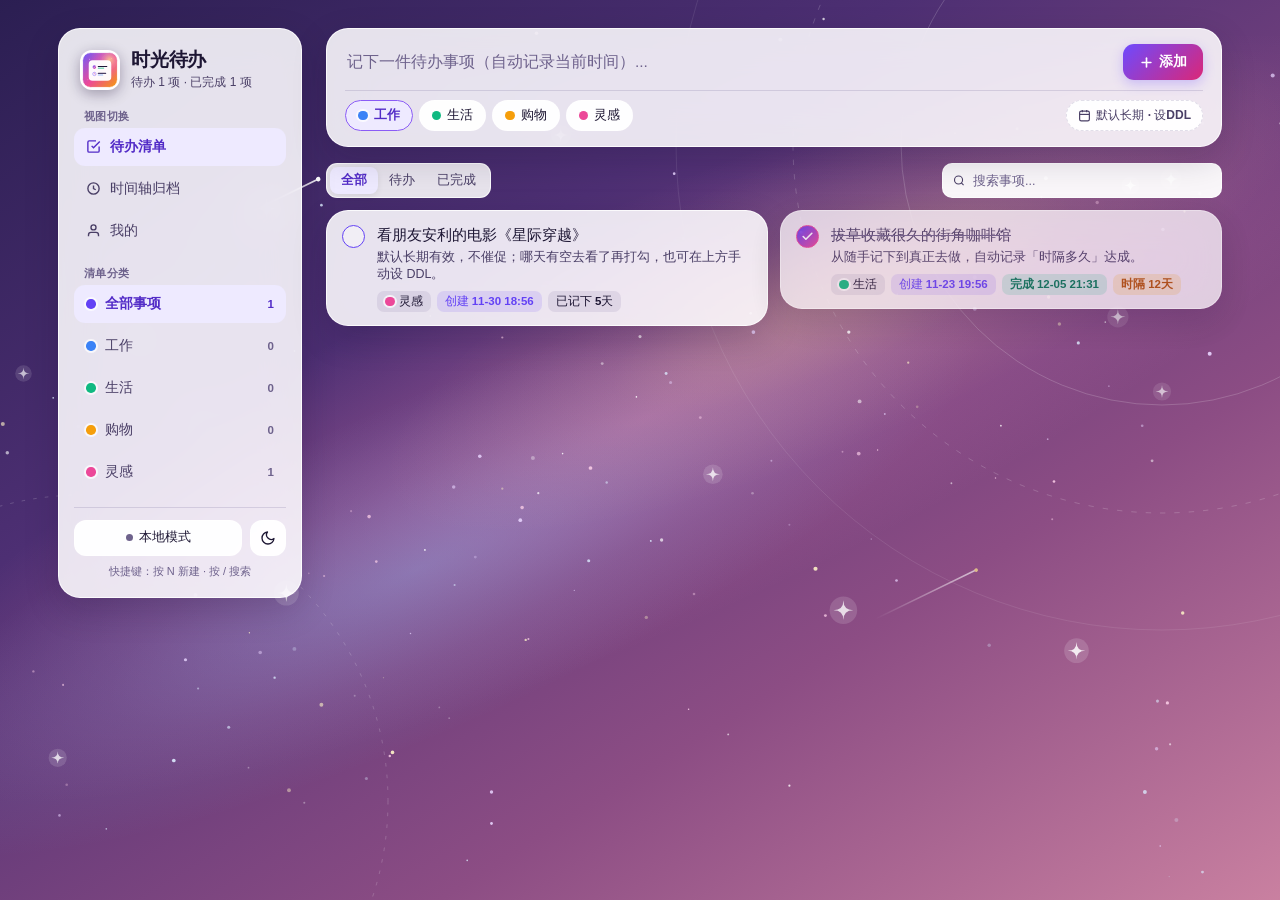
==== index.html @ 58cec428 "Add files via upload" ====
<!DOCTYPE html>
<html lang="zh-CN">
<head>
  <meta charset="UTF-8" />
  <meta name="viewport" content="width=device-width, initial-scale=1.0, maximum-scale=1.0, user-scalable=no, viewport-fit=cover" />
  <meta name="theme-color" content="#3c2663" />
  <meta name="apple-mobile-web-app-capable" content="yes" />
  <meta name="apple-mobile-web-app-status-bar-style" content="default" />
  <meta name="apple-mobile-web-app-title" content="时光待办" />
  <title>时光待办 · TimeTrace</title>
  <link rel="manifest" href="./manifest.json" />
  <link rel="icon" type="image/svg+xml" href="./icon.svg" />
  <link rel="apple-touch-icon" sizes="180x180" href="./apple-touch-icon.png" />
  <style>
:root {
  color-scheme: light;
  --bg-fallback: #4d2f73;
  --galaxy-bg: url("[data-uri]");
  --glass-bg: rgba(255, 255, 255, 0.87);
  --glass-strong: rgba(255, 255, 255, 0.95);
  --glass-border: rgba(255, 255, 255, 0.82);
  --glass-shadow: 0 12px 34px rgba(20, 10, 44, 0.18);
  --text-main: #1d1633;
  --text-sub: #4a3f66;
  --text-muted: #6e628c;
  --primary: #6342f5;
  --primary-soft: rgba(99, 66, 245, 0.13);
  --chip-active-bg: #eeeaff;
  --chip-active-border: #8b5cf6;
  --chip-active-ink: #522bc7;
  --mint: #ec4899;
  --mint-soft: rgba(236, 72, 153, 0.13);
  --done-ink: #047857;
  --done-soft: rgba(16, 185, 129, 0.16);
  --amber: #b45309;
  --amber-soft: rgba(245, 158, 11, 0.18);
  --danger: #dc2626;
  --danger-soft: rgba(225, 29, 72, 0.13);
  --divider: rgba(120, 108, 156, 0.22);
  --radius-xl: 22px;
  --radius-lg: 16px;
  --radius-md: 12px;
  --safe-top: env(safe-area-inset-top, 0px);
  --safe-bot: env(safe-area-inset-bottom, 0px);
}

[data-theme="dark"] {
  color-scheme: dark;
  --bg-fallback: #141132;
  --galaxy-bg: url("[data-uri]");
  --glass-bg: rgba(24, 20, 48, 0.84);
  --glass-strong: rgba(34, 28, 66, 0.93);
  --glass-border: rgba(216, 204, 255, 0.22);
  --glass-shadow: 0 14px 36px rgba(0, 0, 0, 0.45);
  --text-main: #f8f6fc;
  --text-sub: #d4cce8;
  --text-muted: #a69cc4;
  --primary: #b49cfa;
  --primary-soft: rgba(180, 156, 250, 0.20);
  --chip-active-bg: #463285;
  --chip-active-border: #a78bfa;
  --chip-active-ink: #ffffff;
  --mint: #f472b6;
  --mint-soft: rgba(244, 114, 182, 0.18);
  --done-ink: #4ade80;
  --done-soft: rgba(52, 211, 153, 0.18);
  --amber: #fcd34d;
  --amber-soft: rgba(251, 191, 36, 0.18);
  --danger: #fda4af;
  --danger-soft: rgba(251, 113, 133, 0.20);
  --divider: rgba(216, 204, 255, 0.16);
}

* { box-sizing: border-box; -webkit-tap-highlight-color: transparent; }

html {
  margin: 0; padding: 0;
  min-height: 100%;
  background-color: var(--bg-fallback);
}

body {
  margin: 0; padding: 0;
  min-height: 100vh;
  font-family: -apple-system, BlinkMacSystemFont, "PingFang SC", "HarmonyOS Sans SC", "MiSans", "Segoe UI", sans-serif;
  color: var(--text-main);
  background: transparent;
  overflow-x: hidden;
}

body::before {
  content: "";
  position: fixed;
  inset: 0;
  z-index: -1;
  pointer-events: none;
  background-color: var(--bg-fallback);
  background-image: var(--galaxy-bg);
  background-position: center center;
  background-repeat: no-repeat;
  background-size: cover;
}

.app-shell {
  max-width: 760px;
  margin: 0 auto;
  padding: calc(var(--safe-top) + 16px) 16px calc(var(--safe-bot) + 98px);
}

.desktop-sidebar { display: none; }

.glass-card {
  background: var(--glass-bg);
  backdrop-filter: blur(20px) saturate(140%);
  -webkit-backdrop-filter: blur(20px) saturate(140%);
  border: 1px solid var(--glass-border);
  box-shadow: var(--glass-shadow);
  border-radius: var(--radius-xl);
}

/* 顶栏（手机窄屏直接悬浮于星空之上，使用高对比星光白字与亮框图标） */
.top-bar {
  display: flex; align-items: center; justify-content: space-between;
  gap: 12px; margin-bottom: 14px;
}
.brand { display: flex; align-items: center; gap: 11px; }
.brand-logo {
  width: 40px; height: 40px; border-radius: 12px; flex-shrink: 0;
  background: #ffffff;
  border: 2px solid rgba(255, 255, 255, 0.92);
  box-shadow: 0 4px 14px rgba(14, 7, 36, 0.32);
}
.brand-title { font-size: 19px; font-weight: 700; letter-spacing: -0.2px; margin: 0; line-height: 1.2; color: var(--text-main); }
.brand-sub { font-size: 12px; color: var(--text-sub); margin-top: 2px; font-weight: 500; }
.top-bar .brand-title {
  color: #ffffff;
  text-shadow: 0 2px 10px rgba(12, 6, 34, 0.62);
}
.top-bar .brand-sub {
  color: rgba(255, 255, 255, 0.90);
  text-shadow: 0 1px 8px rgba(12, 6, 34, 0.55);
}

.top-actions { display: flex; align-items: center; gap: 8px; }
.icon-btn {
  width: 36px; height: 36px; border-radius: 12px;
  border: 1px solid var(--glass-border); background: var(--glass-strong);
  color: var(--text-main); display: inline-flex; align-items: center; justify-content: center;
  cursor: pointer; transition: transform 0.15s ease, background 0.2s ease;
}
.icon-btn:active { transform: scale(0.93); }
.sync-pill {
  height: 36px; padding: 0 12px; border-radius: 12px;
  border: 1px solid var(--glass-border); background: var(--glass-strong);
  color: var(--text-main); font-size: 12.5px; font-weight: 550;
  display: inline-flex; align-items: center; gap: 6px; cursor: pointer;
}
.sync-dot { width: 7px; height: 7px; border-radius: 50%; background: var(--text-muted); }
.sync-dot.ok { background: #36a88a; box-shadow: 0 0 0 3px rgba(54, 168, 138, 0.16); }
.sync-dot.busy { background: var(--primary); animation: pulse 1s infinite; }
.sync-dot.err { background: var(--danger); }
@keyframes pulse { 0%,100% { opacity: 1; } 50% { opacity: 0.35; } }
@keyframes spin { to { transform: rotate(360deg); } }
.spinning { animation: spin 0.9s linear infinite; }

/* 快捷新建栏 */
.composer {
  padding: 12px 14px; margin-bottom: 14px;
  display: flex; flex-direction: column; gap: 10px;
}
.composer-row { display: flex; align-items: center; gap: 10px; }
.composer-input {
  flex: 1; border: none; outline: none; background: transparent;
  font-size: 15.5px; color: var(--text-main); padding: 6px 2px;
}
.composer-input::placeholder { color: var(--text-muted); }
.add-btn {
  height: 36px; padding: 0 16px; border-radius: 11px; border: none;
  background: linear-gradient(135deg, #6d4aff, #db2777);
  color: #fff; font-size: 13.5px; font-weight: 600; cursor: pointer;
  display: inline-flex; align-items: center; gap: 5px; flex-shrink: 0;
  box-shadow: 0 4px 12px rgba(109, 74, 255, 0.28);
}
.add-btn:active { transform: scale(0.96); }
.composer-meta {
  display: flex; align-items: center; justify-content: space-between;
  gap: 8px; flex-wrap: wrap; border-top: 1px solid var(--divider); padding-top: 9px;
}
.cat-pick-list { display: flex; align-items: center; gap: 6px; overflow-x: auto; scrollbar-width: none; }
.cat-pick-list::-webkit-scrollbar { display: none; }

.ddl-picker-wrap { display: inline-flex; align-items: center; gap: 4px; flex-shrink: 0; }
.ddl-pill {
  position: relative; height: 31px; padding: 0 11px; border-radius: 999px;
  border: 1px dashed var(--divider); background: var(--glass-strong);
  color: var(--text-sub); font-size: 12px; font-weight: 550;
  display: inline-flex; align-items: center; gap: 5px; cursor: pointer; white-space: nowrap;
}
.ddl-pill.has-ddl {
  border-style: solid; border-color: #f97316;
  background: rgba(249, 115, 22, 0.14); color: #ea580c; font-weight: 650;
}
[data-theme="dark"] .ddl-pill.has-ddl { color: #fdba74; border-color: #fb923c; }
.ddl-native-input {
  position: absolute; inset: 0; width: 100%; height: 100%;
  opacity: 0; cursor: pointer; border: none;
}
.ddl-clear-btn {
  width: 24px; height: 24px; border-radius: 50%; border: none;
  background: var(--danger-soft); color: var(--danger);
  font-size: 14px; font-weight: 700; cursor: pointer; padding: 0;
  display: inline-flex; align-items: center; justify-content: center;
}

/* 筛选条与分类胶囊 */
.filter-bar {
  display: flex; align-items: center; justify-content: space-between;
  gap: 10px; margin-bottom: 12px; flex-wrap: wrap;
}
.chips-scroll {
  display: flex; align-items: center; gap: 7px;
  overflow-x: auto; scrollbar-width: none; padding-bottom: 2px; flex: 1; min-width: 0;
}
.chips-scroll::-webkit-scrollbar { display: none; }
.chip {
  height: 31px; padding: 0 12px; border-radius: 999px;
  border: 1px solid var(--glass-border); background: var(--glass-strong);
  color: var(--text-main); font-size: 12.5px; font-weight: 550;
  display: inline-flex; align-items: center; gap: 6px; white-space: nowrap; cursor: pointer;
  transition: all 0.18s ease;
}
.chip.active {
  background: var(--chip-active-bg); border-color: var(--chip-active-border);
  color: var(--chip-active-ink); font-weight: 650;
}
.cat-dot {
  width: 9.5px; height: 9.5px; border-radius: 50%; flex-shrink: 0;
  box-shadow: 0 0 0 2px rgba(255, 255, 255, 0.72);
}
[data-theme="dark"] .cat-dot { box-shadow: 0 0 0 2px rgba(15, 23, 42, 0.55); }

.swatch-row { display: flex; align-items: center; gap: 8px; flex-wrap: wrap; margin-bottom: 10px; }
.swatch-btn {
  width: 24px; height: 24px; border-radius: 50%; border: 2px solid transparent;
  cursor: pointer; padding: 0; transition: transform 0.15s ease, box-shadow 0.15s ease;
}
.swatch-btn.active {
  transform: scale(1.16);
  border-color: #ffffff;
  box-shadow: 0 0 0 2.5px var(--primary);
}

.sub-toolbar {
  display: flex; align-items: center; justify-content: space-between;
  gap: 8px; margin-bottom: 12px;
}
.seg-group {
  display: inline-flex; padding: 3px; border-radius: 11px;
  background: var(--glass-bg); border: 1px solid var(--glass-border);
}
.seg-btn {
  border: none; background: transparent; color: var(--text-sub);
  font-size: 12.5px; font-weight: 550; padding: 5px 11px; border-radius: 8px; cursor: pointer;
}
.seg-btn.active { background: var(--chip-active-bg); color: var(--chip-active-ink); font-weight: 650; box-shadow: 0 2px 6px rgba(0,0,0,0.08); }

.search-box {
  flex: 1; max-width: 220px; height: 34px; padding: 0 10px;
  border-radius: 10px; border: 1px solid var(--glass-border); background: var(--glass-strong);
  color: var(--text-sub);
  display: flex; align-items: center; gap: 6px;
}
.search-box input {
  width: 100%; border: none; outline: none; background: transparent;
  font-size: 12.5px; color: var(--text-main);
}
.search-box input::placeholder { color: var(--text-muted); }

/* 待办事项列表 */
.task-list { display: flex; flex-direction: column; gap: 10px; }
.task-item {
  padding: 13px 15px; display: flex; align-items: flex-start; gap: 12px;
  transition: transform 0.15s ease, opacity 0.2s ease; cursor: pointer;
}
.task-item:hover { transform: translateY(-1px); }
.task-item.done { opacity: 0.84; }

.check-btn {
  width: 23px; height: 23px; border-radius: 50%; margin-top: 1px; flex-shrink: 0;
  border: 1.8px solid var(--primary); background: rgba(255,255,255,0.4);
  display: inline-flex; align-items: center; justify-content: center;
  cursor: pointer; padding: 0; transition: all 0.2s ease; color: transparent;
}
[data-theme="dark"] .check-btn { background: rgba(15,23,42,0.35); }
.task-item.done .check-btn {
  border-color: var(--mint); background: linear-gradient(135deg, var(--primary), var(--mint)); color: #fff;
}

.task-body { flex: 1; min-width: 0; }
.task-top { display: flex; align-items: flex-start; justify-content: space-between; gap: 8px; }
.task-title {
  font-size: 15px; font-weight: 560; line-height: 1.42; word-break: break-word;
  transition: color 0.2s ease;
}
.task-item.done .task-title {
  text-decoration: line-through; text-decoration-color: var(--text-muted); color: var(--text-sub);
}
.task-note {
  font-size: 12.5px; color: var(--text-sub); margin-top: 4px;
  display: -webkit-box; -webkit-line-clamp: 2; -webkit-box-orient: vertical; overflow: hidden;
}

/* 核心亮点：创建日期 + 完成日期 + 耗时徽章 */
.time-meta-row {
  display: flex; align-items: center; flex-wrap: wrap; gap: 6px; margin-top: 8px;
}
.meta-badge {
  display: inline-flex; align-items: center; gap: 4px;
  font-size: 11.5px; padding: 2.5px 8px; border-radius: 7px;
  font-variant-numeric: tabular-nums; line-height: 1.35;
}
.badge-cat { background: rgba(120, 108, 156, 0.14); color: var(--text-main); font-weight: 550; }
.badge-created { background: var(--primary-soft); color: var(--primary); font-weight: 550; }
.badge-completed { background: var(--done-soft); color: var(--done-ink); font-weight: 600; }
.badge-duration { background: var(--amber-soft); color: var(--amber); font-weight: 600; }
.badge-ddl { background: rgba(236, 72, 153, 0.13); color: #be185d; font-weight: 600; }
.badge-ddl-soon { background: rgba(249, 115, 22, 0.16); color: #c2410c; font-weight: 650; }
.badge-ddl-overdue { background: var(--danger-soft); color: var(--danger); font-weight: 650; }
[data-theme="dark"] .badge-ddl { color: #f9a8d4; }
[data-theme="dark"] .badge-ddl-soon { color: #fdba74; }

/* 统计卡片与历史时间轴 */
.stats-grid {
  display: grid; grid-template-columns: repeat(3, 1fr); gap: 10px; margin-bottom: 14px;
}
.stat-card { padding: 13px 10px; text-align: center; }
.stat-inner-box {
  padding: 13px 10px; text-align: center; border-radius: 14px;
  background: var(--glass-strong); border: 1px solid var(--divider);
}
.stat-val { font-size: 20px; font-weight: 700; color: var(--primary); font-variant-numeric: tabular-nums; white-space: nowrap; }
.stat-lbl { font-size: 11.5px; color: var(--text-sub); margin-top: 4px; font-weight: 500; }

/* 整版可滑动月历与待办标记点 */
.cal-card {
  padding: 15px 14px 13px; margin-bottom: 16px;
  user-select: none; -webkit-user-select: none; touch-action: pan-y;
}
.cal-head {
  display: flex; align-items: center; justify-content: space-between;
  gap: 8px; margin-bottom: 12px; flex-wrap: wrap;
}
.cal-nav-group { display: inline-flex; align-items: center; gap: 6px; }
.cal-title {
  font-size: 15.5px; font-weight: 700; color: var(--text-main);
  min-width: 102px; text-align: center; font-variant-numeric: tabular-nums;
}
.cal-arrow-btn {
  width: 30px; height: 30px; border-radius: 9px;
  border: 1px solid var(--divider); background: var(--glass-strong);
  color: var(--text-main); display: inline-flex; align-items: center; justify-content: center;
  cursor: pointer; padding: 0;
}
.cal-arrow-btn:active { transform: scale(0.92); }
.cal-mini-btn { height: 30px; padding: 0 10px; font-size: 12px; border-radius: 9px; }
.cal-mini-btn.active {
  background: var(--chip-active-bg); border-color: var(--chip-active-border);
  color: var(--chip-active-ink); font-weight: 650;
}

.cal-weekdays {
  display: grid; grid-template-columns: repeat(7, 1fr);
  text-align: center; font-size: 12px; font-weight: 600;
  color: var(--text-muted); margin-bottom: 6px;
}
.cal-grid {
  display: grid; grid-template-columns: repeat(7, 1fr); gap: 4px;
  transition: transform 0.18s ease, opacity 0.18s ease;
}
.cal-cell {
  height: 44px; border-radius: 11px; border: 1.5px solid transparent;
  background: transparent; color: var(--text-main);
  display: flex; flex-direction: column; align-items: center; justify-content: center;
  gap: 3px; cursor: pointer; padding: 0; font-family: inherit;
  transition: background 0.15s ease, transform 0.12s ease;
}
.cal-cell:hover { background: var(--primary-soft); }
.cal-cell.other-month { opacity: 0.36; }
.cal-cell.has-data .cal-day-num { font-weight: 700; }
.cal-cell.is-today {
  border-color: var(--primary);
  background: var(--primary-soft);
}
.cal-cell.selected {
  background: linear-gradient(135deg, #6d4aff, #db2777);
  border-color: transparent;
  color: #ffffff;
  box-shadow: 0 4px 12px rgba(109, 74, 255, 0.30);
}
.cal-day-num { font-size: 13.5px; font-weight: 550; line-height: 1.1; font-variant-numeric: tabular-nums; }
.cal-dots { display: flex; align-items: center; justify-content: center; gap: 3px; height: 6px; }
.cal-dot { width: 5.5px; height: 5.5px; border-radius: 50%; display: inline-block; }
.cal-dot.ddl { background: #f97316; }
.cal-dot.create { background: #6342f5; }
.cal-dot.finish { background: #10b981; }
.cal-cell.selected .cal-dot.ddl { background: #fde68a; }
.cal-cell.selected .cal-dot.create { background: #ffffff; }
.cal-cell.selected .cal-dot.finish { background: #6ee7b7; }

.cal-legend {
  display: flex; align-items: center; justify-content: space-between;
  gap: 8px; flex-wrap: wrap; margin-top: 10px; padding-top: 9px;
  border-top: 1px solid var(--divider); font-size: 11.5px; color: var(--text-sub);
}
.cal-legend-dots { display: flex; align-items: center; gap: 10px; font-weight: 550; }
.cal-legend-dots span { display: inline-flex; align-items: center; gap: 4px; }
.cal-hint { font-size: 11.5px; color: var(--text-muted); }

.day-group { margin-bottom: 18px; }
.day-header {
  font-size: 13.5px; font-weight: 650; color: #ffffff;
  text-shadow: 0 1px 8px rgba(12, 6, 34, 0.62);
  margin: 0 0 9px 2px; display: flex; align-items: center; justify-content: space-between; gap: 8px;
}
.day-header span:last-child {
  font-size: 12px; font-weight: 600; color: #ffffff;
  background: rgba(255, 255, 255, 0.20);
  border: 1px solid rgba(255, 255, 255, 0.34);
  backdrop-filter: blur(10px); -webkit-backdrop-filter: blur(10px);
  padding: 2.5px 10px; border-radius: 999px;
}
.timeline-card { padding: 4px 14px; }
.tl-row {
  display: flex; align-items: flex-start; gap: 11px;
  padding: 11px 0; border-bottom: 1px solid var(--divider); cursor: pointer;
}
.tl-row:last-child { border-bottom: none; }
.tl-time {
  width: 44px; font-size: 12px; font-weight: 600; color: var(--text-sub);
  font-variant-numeric: tabular-nums; padding-top: 2px; flex-shrink: 0;
}
.tl-tag {
  font-size: 11px; font-weight: 600; padding: 2px 7px; border-radius: 6px; flex-shrink: 0;
}
.tl-tag.create { background: var(--primary-soft); color: var(--primary); }
.tl-tag.finish { background: var(--done-soft); color: var(--done-ink); }
.tl-tag.ddl { background: rgba(249, 115, 22, 0.16); color: #c2410c; }
[data-theme="dark"] .tl-tag.ddl { color: #fdba74; }

/* 设置页 */
.settings-stack, .settings-right-col { display: flex; flex-direction: column; gap: 14px; }
.setting-panel { padding: 16px; }
.panel-title {
  font-size: 15px; font-weight: 650; margin: 0 0 4px;
  display: flex; align-items: center; gap: 7px;
}
.panel-desc { font-size: 12.5px; color: var(--text-sub); margin: 0 0 12px; line-height: 1.5; }
.field-group { margin-bottom: 11px; }
.field-label { display: block; font-size: 12px; font-weight: 550; color: var(--text-sub); margin-bottom: 5px; }
.text-field {
  width: 100%; height: 38px; padding: 0 12px; border-radius: 10px;
  border: 1px solid var(--divider); background: var(--glass-strong);
  color: var(--text-main); font-size: 13.5px; outline: none;
}
textarea.text-field { height: 74px; padding: 9px 12px; resize: vertical; font-family: inherit; }
.btn-row { display: flex; flex-wrap: wrap; gap: 8px; margin-top: 10px; }
.btn-soft {
  height: 35px; padding: 0 14px; border-radius: 10px;
  border: 1px solid var(--glass-border); background: var(--glass-strong);
  color: var(--text-main); font-size: 13px; font-weight: 550;
  display: inline-flex; align-items: center; gap: 6px; cursor: pointer;
}
.btn-primary {
  background: linear-gradient(135deg, #6d4aff, #db2777);
  color: #fff; border: none;
}
.btn-danger { background: var(--danger-soft); color: var(--danger); border-color: transparent; }

/* 底部紧凑悬浮导航栏 */
.bottom-dock {
  position: fixed; left: 50%; transform: translateX(-50%);
  bottom: calc(var(--safe-bot) + 14px); z-index: 40;
  display: flex; align-items: center; gap: 6px; padding: 6px;
  border-radius: 999px; background: var(--glass-strong);
  backdrop-filter: blur(22px) saturate(150%); -webkit-backdrop-filter: blur(22px) saturate(150%);
  border: 1px solid var(--glass-border); box-shadow: 0 10px 28px rgba(15, 35, 58, 0.13);
}
.dock-tab {
  height: 40px; padding: 0 18px; border-radius: 999px; border: none;
  background: transparent; color: var(--text-sub);
  font-size: 13px; font-weight: 550; display: inline-flex; align-items: center; gap: 6px;
  cursor: pointer; transition: all 0.2s ease; white-space: nowrap;
}
.dock-tab.active {
  background: var(--chip-active-bg);
  color: var(--chip-active-ink); font-weight: 650;
}

/* 详情弹窗与统一尺寸关闭按钮 (32x32) */
.modal-mask {
  position: fixed; inset: 0; z-index: 90;
  background: rgba(15, 23, 42, 0.32); backdrop-filter: blur(6px); -webkit-backdrop-filter: blur(6px);
  display: none; align-items: center; justify-content: center; padding: 16px;
}
.modal-mask.open { display: flex; }
.modal-card {
  width: 100%; max-width: 460px; max-height: 88vh; overflow-y: auto;
  padding: 18px; background: var(--glass-strong); border-radius: 22px;
  border: 1px solid var(--glass-border); box-shadow: 0 20px 48px rgba(0, 0, 0, 0.18);
}
.modal-head {
  display: flex; align-items: center; justify-content: space-between; margin-bottom: 14px;
}
.modal-title { font-size: 16px; font-weight: 650; margin: 0; }
.close-fixed-btn {
  width: 32px; height: 32px; min-width: 32px; min-height: 32px;
  border-radius: 10px; border: 1px solid var(--divider); background: var(--glass-bg);
  color: var(--text-sub); display: inline-flex; align-items: center; justify-content: center;
  cursor: pointer; padding: 0; flex-shrink: 0;
}

/* 空状态与 2 秒自动关闭 Toast */
.empty-box { padding: 42px 20px; text-align: center; color: var(--text-sub); }
.empty-box p { margin: 10px 0 0; font-size: 13.5px; }
.toast {
  position: fixed; top: calc(var(--safe-top) + 18px); left: 50%;
  transform: translate(-50%, -16px); opacity: 0; pointer-events: none; z-index: 120;
  padding: 9px 16px; border-radius: 999px; font-size: 13px; font-weight: 550;
  background: var(--glass-strong); color: var(--text-main);
  border: 1px solid var(--glass-border); box-shadow: 0 8px 24px rgba(0,0,0,0.12);
  transition: all 0.22s ease; white-space: nowrap;
}
.toast.show { opacity: 1; transform: translate(-50%, 0); }
.hidden { display: none !important; }

@media (max-width: 520px) {
  .stats-grid { gap: 8px; }
  .stat-val { font-size: 18px; }
  .search-box { max-width: 150px; }
  .dock-tab { padding: 0 14px; font-size: 12.5px; }
}

/* iPad 平板与 Mac/电脑大屏自适应布局 */
@media (min-width: 820px) {
  .app-shell {
    max-width: 1220px;
    padding: 28px 28px 44px;
    display: grid;
    grid-template-columns: 244px minmax(0, 1fr);
    gap: 24px;
    align-items: start;
  }

  .top-bar, .bottom-dock, .mobile-only-filter { display: none !important; }

  .desktop-sidebar {
    display: flex;
    flex-direction: column;
    gap: 16px;
    position: sticky;
    top: 28px;
    padding: 18px 15px;
  }

  .side-section-lbl {
    font-size: 11px; font-weight: 650; color: var(--text-muted);
    letter-spacing: 0.4px; padding: 0 10px; margin-bottom: 4px;
  }

  .side-nav { display: flex; flex-direction: column; gap: 4px; }
  .side-nav-btn {
    width: 100%; height: 38px; padding: 0 12px; border-radius: 11px;
    border: none; background: transparent; color: var(--text-sub);
    font-size: 13.5px; font-weight: 550; display: flex; align-items: center;
    justify-content: space-between; cursor: pointer; transition: all 0.16s ease;
  }
  .side-nav-btn:hover { background: rgba(148, 163, 184, 0.1); color: var(--text-main); }
  .side-nav-btn.active {
    background: var(--chip-active-bg);
    color: var(--chip-active-ink); font-weight: 650;
  }
  .side-nav-left { display: inline-flex; align-items: center; gap: 9px; }
  .side-cnt {
    font-size: 11.5px; color: var(--text-muted); font-variant-numeric: tabular-nums;
  }
  .side-nav-btn.active .side-cnt { color: var(--chip-active-ink); }

  .side-footer {
    border-top: 1px solid var(--divider); padding-top: 12px;
    display: flex; flex-direction: column; gap: 8px;
  }
  .side-actions-row { display: flex; align-items: center; gap: 8px; }
  .side-actions-row .sync-pill { flex: 1; justify-content: center; }
  .kbd-hint { font-size: 11px; color: var(--text-muted); text-align: center; }

  .search-box { max-width: 280px; height: 35px; }
  .composer { padding: 15px 18px; margin-bottom: 16px; }
  .modal-card { max-width: 520px; padding: 22px; }
}

@media (min-width: 1060px) {
  .task-list {
    display: grid;
    grid-template-columns: repeat(2, minmax(0, 1fr));
    gap: 12px;
    align-items: start;
  }
  .task-list .empty-box { grid-column: 1 / -1; }
  .settings-stack {
    display: grid;
    grid-template-columns: 1.25fr 1fr;
    gap: 16px;
    align-items: start;
  }
  .stats-overview-panel { grid-column: 1 / -1; }
  .settings-right-col { display: flex; flex-direction: column; gap: 16px; }
}

</style>
</head>
<body>
  <div id="toast" class="toast"></div>

  <div class="app-shell">
    <!-- iPad / Mac 电脑宽屏专属左侧磨砂侧边栏 -->
    <aside class="glass-card desktop-sidebar" aria-label="侧边导航">
      <div class="brand" style="padding:2px 6px">
        <img src="[data-uri]" alt="时光待办" class="brand-logo" />
        <div>
          <div class="brand-title">时光待办</div>
          <div id="sideBrandSub" class="brand-sub">记录开始与完成</div>
        </div>
      </div>

      <div>
        <div class="side-section-lbl">视图切换</div>
        <div class="side-nav">
          <button type="button" class="side-nav-btn active" data-tab="todo">
            <span class="side-nav-left">
              <svg width="15" height="15" viewBox="0 0 24 24" fill="none" stroke="currentColor" stroke-width="2.2"><path d="M9 11l3 3L22 4"/><path d="M21 12v7a2 2 0 0 1-2 2H5a2 2 0 0 1-2-2V5a2 2 0 0 1 2-2h11"/></svg>
              待办清单
            </span>
          </button>
          <button type="button" class="side-nav-btn" data-tab="timeline">
            <span class="side-nav-left">
              <svg width="15" height="15" viewBox="0 0 24 24" fill="none" stroke="currentColor" stroke-width="2.2"><circle cx="12" cy="12" r="9"/><polyline points="12 7 12 12 15.5 14"/></svg>
              时间轴归档
            </span>
          </button>
          <button type="button" class="side-nav-btn" data-tab="settings">
            <span class="side-nav-left">
              <svg width="15" height="15" viewBox="0 0 24 24" fill="none" stroke="currentColor" stroke-width="2.2"><path d="M20 21v-2a4 4 0 0 0-4-4H8a4 4 0 0 0-4 4v2"/><circle cx="12" cy="7" r="4"/></svg>
              我的
            </span>
          </button>
        </div>
      </div>

      <div>
        <div class="side-section-lbl">清单分类</div>
        <div id="sidebarCats" class="side-nav"></div>
      </div>

      <div class="side-footer">
        <div class="side-actions-row">
          <button id="sideSyncBtn" type="button" class="sync-pill" title="立即多端同步">
            <span id="sideSyncDot" class="sync-dot"></span>
            <span id="sideSyncLabel">本地模式</span>
          </button>
          <button id="sideThemeBtn" type="button" class="icon-btn" aria-label="切换深浅色模式">
            <svg width="16" height="16" viewBox="0 0 24 24" fill="none" stroke="currentColor" stroke-width="2" stroke-linecap="round" stroke-linejoin="round">
              <path d="M21 12.79A9 9 0 1 1 11.21 3 7 7 0 0 0 21 12.79z"></path>
            </svg>
          </button>
        </div>
        <div class="kbd-hint">快捷键：按 N 新建 · 按 / 搜索</div>
      </div>
    </aside>

    <div class="workspace-col">
    <!-- 手机端顶部标题与同步状态 -->
    <header class="top-bar">
      <div class="brand">
        <img src="[data-uri]" alt="时光待办" class="brand-logo" />
        <div>
          <h1 class="brand-title">时光待办</h1>
          <div id="brandSubtitle" class="brand-sub">记录每一件事的开始与完成</div>
        </div>
      </div>
      <div class="top-actions">
        <button id="syncBtn" type="button" class="sync-pill" title="立即多端同步">
          <span id="syncDot" class="sync-dot"></span>
          <span id="syncLabel">本地模式</span>
        </button>
        <button id="themeBtn" type="button" class="icon-btn" aria-label="切换深浅色模式">
          <svg width="17" height="17" viewBox="0 0 24 24" fill="none" stroke="currentColor" stroke-width="2" stroke-linecap="round" stroke-linejoin="round">
            <path d="M21 12.79A9 9 0 1 1 11.21 3 7 7 0 0 0 21 12.79z"></path>
          </svg>
        </button>
      </div>
    </header>

    <!-- 视图 1：待办清单 -->
    <main id="view-todo">
      <form id="composerForm" class="glass-card composer">
        <div class="composer-row">
          <input id="newTaskInput" type="text" class="composer-input" placeholder="记下一件待办事项（自动记录当前时间）..." autocomplete="off" />
          <button type="submit" class="add-btn">
            <svg width="15" height="15" viewBox="0 0 24 24" fill="none" stroke="currentColor" stroke-width="2.6" stroke-linecap="round"><line x1="12" y1="5" x2="12" y2="19"/><line x1="5" y1="12" x2="19" y2="12"/></svg>
            添加
          </button>
        </div>
        <div class="composer-meta">
          <div id="composerCats" class="cat-pick-list"></div>
          <div class="ddl-picker-wrap">
            <label id="newDdlPill" class="ddl-pill" title="默认长期有效，点击可手动指定截止日期">
              <svg width="13" height="13" viewBox="0 0 24 24" fill="none" stroke="currentColor" stroke-width="2.2"><rect x="3" y="4" width="18" height="18" rx="3"/><line x1="16" y1="2" x2="16" y2="6"/><line x1="8" y1="2" x2="8" y2="6"/><line x1="3" y1="10" x2="21" y2="10"/></svg>
              <span id="newDdlText">默认长期 · 设DDL</span>
              <input id="newDueInput" type="date" class="ddl-native-input" />
            </label>
            <button id="clearNewDdlBtn" type="button" class="ddl-clear-btn hidden" aria-label="恢复长期">×</button>
          </div>
        </div>
      </form>

      <div class="filter-bar mobile-only-filter">
        <div id="filterCats" class="chips-scroll"></div>
      </div>

      <div class="sub-toolbar">
        <div class="seg-group">
          <button type="button" class="seg-btn active" data-status="all">全部</button>
          <button type="button" class="seg-btn" data-status="open">待办</button>
          <button type="button" class="seg-btn" data-status="done">已完成</button>
        </div>
        <div class="search-box">
          <svg width="13" height="13" viewBox="0 0 24 24" fill="none" stroke="currentColor" stroke-width="2.2"><circle cx="11" cy="11" r="8"/><line x1="21" y1="21" x2="16.65" y2="16.65"/></svg>
          <input id="searchInput" type="search" placeholder="搜索事项..." />
        </div>
      </div>

      <div id="taskList" class="task-list"></div>
    </main>

    <!-- 视图 2：历史时间轴归档 -->
    <section id="view-timeline" class="hidden">
      <div id="calendarCard" class="glass-card cal-card">
        <div class="cal-head">
          <div class="cal-nav-group">
            <button id="calPrevBtn" type="button" class="cal-arrow-btn" aria-label="上个月">
              <svg width="16" height="16" viewBox="0 0 24 24" fill="none" stroke="currentColor" stroke-width="2.4" stroke-linecap="round" stroke-linejoin="round"><polyline points="15 18 9 12 15 6"></polyline></svg>
            </button>
            <div id="calMonthTitle" class="cal-title">2026年 11月</div>
            <button id="calNextBtn" type="button" class="cal-arrow-btn" aria-label="下个月">
              <svg width="16" height="16" viewBox="0 0 24 24" fill="none" stroke="currentColor" stroke-width="2.4" stroke-linecap="round" stroke-linejoin="round"><polyline points="9 18 15 12 9 6"></polyline></svg>
            </button>
          </div>
          <div style="display:flex;align-items:center;gap:6px">
            <button id="calTodayBtn" type="button" class="btn-soft cal-mini-btn">今天</button>
            <button id="clearDateBtn" type="button" class="btn-soft cal-mini-btn active">本月全部</button>
          </div>
        </div>

        <div class="cal-weekdays">
          <span>一</span><span>二</span><span>三</span><span>四</span><span>五</span><span>六</span><span>日</span>
        </div>

        <div id="calGrid" class="cal-grid"></div>

        <div class="cal-legend">
          <div class="cal-legend-dots">
            <span><i class="cal-dot ddl"></i>有待办DDL</span>
            <span><i class="cal-dot create"></i>有新建</span>
            <span><i class="cal-dot finish"></i>有完成</span>
          </div>
          <span id="calHintText" class="cal-hint">左右滑动切月 · 点日期筛选</span>
        </div>
      </div>

      <div id="timelineContainer"></div>
    </section>

    <!-- 视图 3：我的（数据统计 + 多端云同步 + 分类管理 + 本地备份） -->
    <section id="view-settings" class="hidden">
      <div class="settings-stack">
        <div class="glass-card setting-panel stats-overview-panel">
          <h2 class="panel-title">数据统计</h2>
          <p class="panel-desc" id="myStatsSub">当前待办 0 项 · 累计已完成 0 项</p>
          <div class="stats-grid" style="margin-bottom:0">
            <div class="stat-inner-box">
              <div id="statMonthCreate" class="stat-val">0</div>
              <div class="stat-lbl">本月记下</div>
            </div>
            <div class="stat-inner-box">
              <div id="statMonthDone" class="stat-val">0</div>
              <div class="stat-lbl">本月完成</div>
            </div>
            <div class="stat-inner-box">
              <div id="statTotalAll" class="stat-val">0</div>
              <div class="stat-lbl">总事项数量</div>
            </div>
          </div>
        </div>

        <div class="glass-card setting-panel">
          <h2 class="panel-title">多端云同步</h2>
          <p class="panel-desc" id="lastSyncText">尚未执行云同步</p>

          <div class="field-group">
            <label class="field-label">同步引擎选择</label>
            <select id="syncModeSelect" class="text-field">
              <option value="gitee">免服务器国内直连（码云 Gitee 私有云片段 · 免费推荐）</option>
              <option value="server">自建私有云服务器 / 电脑局域网服务</option>
            </select>
          </div>

          <div id="giteeBox">
            <div class="field-group">
              <label class="field-label">1. Gitee 私人令牌 (登录 gitee.com → 设置 → 私人令牌 → 仅勾选 gists)</label>
              <input id="giteeTokenInput" type="password" class="text-field" placeholder="粘贴你的 Gitee Access Token" />
            </div>
            <div class="field-group">
              <label class="field-label">2. 云端同步库 ID（首台设备点下方「一键创建」自动生成）</label>
              <input id="gistIdInput" type="text" class="text-field" placeholder="自动生成或填入已有 Gist ID" />
            </div>
            <div class="btn-row">
              <button id="createVaultBtn" type="button" class="btn-soft">首台设备：一键创建同步库</button>
              <button id="saveAndSyncBtn" type="button" class="btn-soft btn-primary">保存并立即同步</button>
            </div>
          </div>

          <div id="serverBox" class="hidden">
            <div class="field-group">
              <label class="field-label">私有服务器地址（如 http://192.168.1.8:8765 或云服务器域名）</label>
              <input id="serverUrlInput" type="url" class="text-field" placeholder="http://你的IP或域名:8765" />
            </div>
            <div class="field-group">
              <label class="field-label">同步访问密钥（可选，对应服务端 --token 参数）</label>
              <input id="serverTokenInput" type="password" class="text-field" placeholder="未设置可留空" />
            </div>
            <div class="btn-row">
              <button type="button" onclick="window.TimeTraceApp.triggerSync(false)" class="btn-soft btn-primary">连接并立即同步</button>
            </div>
          </div>

          <div style="border-top:1px solid var(--divider);margin-top:14px;padding-top:12px">
            <label class="field-label">跨设备极速配对码（任一设备生成配对码，其他设备直接粘贴即可互通）</label>
            <input id="pairCodeInput" type="text" class="text-field" placeholder="TT1- 开头的云同步配对码" />
            <div class="btn-row">
              <button id="copyPairBtn" type="button" class="btn-soft">生成并复制本机配对码</button>
              <button id="applyPairBtn" type="button" class="btn-soft">粘贴配对码一键绑定</button>
            </div>
          </div>
        </div>

        <div class="settings-right-col">
          <div class="glass-card setting-panel">
            <h2 class="panel-title">分类标签管理</h2>
            <p class="panel-desc">点下方色点自由选色（点已有标签也可切换圆点颜色），多端自动同步</p>
            <div id="manageCatsList" style="display:flex;flex-wrap:wrap;gap:7px;margin-bottom:11px"></div>
            <div id="catColorSwatches" class="swatch-row"></div>
            <div style="display:flex;gap:8px">
              <input id="newCatInput" type="text" class="text-field" placeholder="输入新分类名称（如：读书、健身）" style="flex:1" />
              <button id="addCatBtn" type="button" class="btn-soft btn-primary" style="height:38px;flex-shrink:0">新增分类</button>
            </div>
          </div>

          <div class="glass-card setting-panel">
            <h2 class="panel-title">本地数据备份与导出</h2>
            <p class="panel-desc">支持完整 JSON 增量合并恢复，或导出 Excel 可读的 CSV 时间表</p>
            <div class="btn-row">
              <button id="exportJsonBtn" type="button" class="btn-soft">导出 JSON 备份</button>
              <button id="exportCsvBtn" type="button" class="btn-soft">导出 CSV 表格</button>
              <button id="importJsonBtn" type="button" class="btn-soft">导入 JSON 备份</button>
              <input id="importFileInput" type="file" accept=".json,application/json" class="hidden" />
            </div>
          </div>
        </div>
      </div>
    </section>
    </div>
  </div>

  <!-- 底部紧凑悬浮栏 -->
  <nav class="bottom-dock" aria-label="主导航">
    <button type="button" class="dock-tab active" data-tab="todo">
      <svg width="16" height="16" viewBox="0 0 24 24" fill="none" stroke="currentColor" stroke-width="2.2"><path d="M9 11l3 3L22 4"/><path d="M21 12v7a2 2 0 0 1-2 2H5a2 2 0 0 1-2-2V5a2 2 0 0 1 2-2h11"/></svg>
      待办清单
    </button>
    <button type="button" class="dock-tab" data-tab="timeline">
      <svg width="16" height="16" viewBox="0 0 24 24" fill="none" stroke="currentColor" stroke-width="2.2"><circle cx="12" cy="12" r="9"/><polyline points="12 7 12 12 15.5 14"/></svg>
      时间轴
    </button>
    <button type="button" class="dock-tab" data-tab="settings">
      <svg width="16" height="16" viewBox="0 0 24 24" fill="none" stroke="currentColor" stroke-width="2.2"><path d="M20 21v-2a4 4 0 0 0-4-4H8a4 4 0 0 0-4 4v2"/><circle cx="12" cy="7" r="4"/></svg>
      我的
    </button>
  </nav>

  <!-- 事项详情与时间微调弹窗 -->
  <div id="taskModal" class="modal-mask">
    <div class="modal-card">
      <div class="modal-head">
        <h3 class="modal-title">事项详情与时间记录</h3>
        <button id="closeModalBtn" type="button" class="close-fixed-btn" aria-label="关闭">
          <svg width="16" height="16" viewBox="0 0 24 24" fill="none" stroke="currentColor" stroke-width="2.2"><line x1="18" y1="6" x2="6" y2="18"/><line x1="6" y1="6" x2="18" y2="18"/></svg>
        </button>
      </div>
      <div id="detailFullTime" style="font-size:12px;color:var(--primary);background:var(--primary-soft);padding:8px 10px;border-radius:9px;margin-bottom:12px;line-height:1.45"></div>
      <div class="field-group">
        <label class="field-label">事项名称</label>
        <input id="editTitle" type="text" class="text-field" />
      </div>
      <div class="field-group">
        <label class="field-label">备注说明</label>
        <textarea id="editNote" class="text-field" placeholder="补充细节、链接或心得..."></textarea>
      </div>
      <div style="display:grid;grid-template-columns:1fr 1fr;gap:10px">
        <div class="field-group">
          <label class="field-label">所属分类</label>
          <select id="editCat" class="text-field"></select>
        </div>
        <div class="field-group">
          <label class="field-label" style="display:flex;justify-content:space-between;align-items:center">
            <span>截止日期 DDL</span>
            <button id="clearEditDueBtn" type="button" style="border:none;background:none;color:var(--primary);font-size:11.5px;cursor:pointer;padding:0;font-weight:600">设为长期</button>
          </label>
          <input id="editDueDate" type="date" class="text-field" />
        </div>
      </div>
      <div style="display:grid;grid-template-columns:1fr 1fr;gap:10px">
        <div class="field-group">
          <label class="field-label">创建时间（可微调补录）</label>
          <input id="editCreatedAt" type="datetime-local" class="text-field" />
        </div>
        <div class="field-group">
          <label class="field-label">完成时间（留空为未完成）</label>
          <input id="editCompletedAt" type="datetime-local" class="text-field" />
        </div>
      </div>
      <div class="btn-row" style="justify-content:space-between;margin-top:14px">
        <button id="deleteTaskBtn" type="button" class="btn-soft btn-danger">删除事项</button>
        <button id="saveTaskBtn" type="button" class="btn-soft btn-primary">保存修改</button>
      </div>
    </div>
  </div>

  <script>
// 时光待办 · 本地状态、时间戳格式化与耗时计算模块
window.TimeTraceStore = (function () {
  const STORAGE_KEY = 'timetrace_todo_store_v1';
  const CFG_KEY = 'timetrace_todo_cfg_v1';

  const PALETTE = ['#3b82f6', '#10b981', '#f59e0b', '#ef4444', '#8b5cf6', '#06b6d4', '#ec4899', '#84cc16'];

  function defaultCategories() {
    const t = 1700000000002;
    return [
      { id: 'cat_work', name: '工作', color: '#3b82f6', updatedAt: t, deletedAt: null },
      { id: 'cat_life', name: '生活', color: '#10b981', updatedAt: t, deletedAt: null },
      { id: 'cat_shop', name: '购物', color: '#f59e0b', updatedAt: t, deletedAt: null },
      { id: 'cat_idea', name: '灵感', color: '#ec4899', updatedAt: t, deletedAt: null }
    ];
  }

  function seedSampleTasks() {
    const now = Date.now();
    return [
      {
        id: 't_welcome_1',
        title: '看朋友安利的电影《星际穿越》',
        note: '默认长期有效，不催促；哪天有空去看了再打勾，也可在上方手动设 DDL。',
        categoryId: 'cat_idea',
        dueDate: null,
        createdAt: now - 5 * 86400000 - 3 * 3600000,
        completedAt: null,
        updatedAt: now - 5 * 86400000,
        deletedAt: null
      },
      {
        id: 't_welcome_2',
        title: '拔草收藏很久的街角咖啡馆',
        note: '从随手记下到真正去做，自动记录「时隔多久」达成。',
        categoryId: 'cat_life',
        dueDate: null,
        createdAt: now - 12 * 86400000 - 2 * 3600000,
        completedAt: now - 25 * 60000,
        updatedAt: now - 25 * 60000,
        deletedAt: null
      }
    ];
  }

  function loadStore() {
    try {
      const raw = localStorage.getItem(STORAGE_KEY);
      if (raw) {
        const parsed = JSON.parse(raw);
        if (parsed && Array.isArray(parsed.tasks)) {
          if (!Array.isArray(parsed.categories) || !parsed.categories.length) {
            parsed.categories = defaultCategories();
          } else {
            const defMap = { cat_work: '#3b82f6', cat_life: '#10b981', cat_shop: '#f59e0b', cat_idea: '#ec4899' };
            parsed.categories.forEach((c) => {
              if ((c.updatedAt === 1700000000000 || c.updatedAt === 1700000000001) && defMap[c.id]) {
                c.color = defMap[c.id];
                c.updatedAt = 1700000000002;
              }
            });
          }
          return parsed;
        }
      }
    } catch (e) {}
    const init = {
      schemaVersion: 1,
      updatedAt: Date.now(),
      categories: defaultCategories(),
      tasks: seedSampleTasks()
    };
    saveStore(init);
    return init;
  }

  let memStore = null;
  let memCfg = null;

  function saveStore(store) {
    store.updatedAt = Date.now();
    memStore = store;
    try { localStorage.setItem(STORAGE_KEY, JSON.stringify(store)); } catch (e) {}
  }

  function loadConfig() {
    try {
      const raw = localStorage.getItem(CFG_KEY);
      if (raw) return JSON.parse(raw);
    } catch (e) {}
    if (memCfg) return memCfg;
    return {
      theme: 'light',
      mode: 'gitee',
      giteeToken: '',
      gistId: '',
      serverUrl: '',
      serverToken: '',
      lastSyncAt: 0
    };
  }

  function saveConfig(cfg) {
    memCfg = cfg;
    try { localStorage.setItem(CFG_KEY, JSON.stringify(cfg)); } catch (e) {}
  }

  function pad(n) { return n < 10 ? '0' + n : '' + n; }

  function formatShortTime(ms) {
    if (!ms) return '';
    const d = new Date(ms);
    const nowYear = new Date().getFullYear();
    const yPrefix = d.getFullYear() !== nowYear ? d.getFullYear() + '-' : '';
    return yPrefix + pad(d.getMonth() + 1) + '-' + pad(d.getDate()) + ' ' + pad(d.getHours()) + ':' + pad(d.getMinutes());
  }

  function formatFullTime(ms) {
    if (!ms) return '—';
    const d = new Date(ms);
    return d.getFullYear() + '-' + pad(d.getMonth() + 1) + '-' + pad(d.getDate()) +
      ' ' + pad(d.getHours()) + ':' + pad(d.getMinutes()) + ':' + pad(d.getSeconds());
  }

  function formatDateKey(ms) {
    const d = new Date(ms);
    return d.getFullYear() + '-' + pad(d.getMonth() + 1) + '-' + pad(d.getDate());
  }

  function formatClock(ms) {
    const d = new Date(ms);
    return pad(d.getHours()) + ':' + pad(d.getMinutes());
  }

  function toDatetimeLocal(ms) {
    if (!ms) return '';
    const d = new Date(ms);
    return d.getFullYear() + '-' + pad(d.getMonth() + 1) + '-' + pad(d.getDate()) +
      'T' + pad(d.getHours()) + ':' + pad(d.getMinutes());
  }

  function formatDuration(startMs, endMs) {
    if (startMs == null || endMs == null) return '';
    const diff = Math.max(0, endMs - startMs);
    const mins = Math.floor(diff / 60000);
    if (mins < 1) return '<1分钟';
    if (mins < 60) return mins + '分钟';
    const hours = Math.floor(mins / 60);
    const remMins = mins % 60;
    if (hours < 24) return remMins > 0 ? (hours + '小时' + remMins + '分') : (hours + '小时');
    const days = Math.floor(hours / 24);
    if (days >= 3) return days + '天';
    const remHours = hours % 24;
    return remHours > 0 ? (days + '天' + remHours + '小时') : (days + '天');
  }

  function uid(prefix) {
    return (prefix || 'id') + '_' + Date.now().toString(36) + '_' + Math.random().toString(36).slice(2, 7);
  }

  return {
    PALETTE, loadStore, saveStore, loadConfig, saveConfig,
    formatShortTime, formatFullTime, formatDateKey, formatClock,
    toDatetimeLocal, formatDuration, uid
  };
})();

</script>
  <script>
// 时光待办 · 多端无冲突云同步与备份引擎 (Gitee 免服务器云同步 + 私有云接口 + 本地备份)
window.TimeTraceSync = (function () {
  const GIST_FILENAME = 'timetrace_todo_sync_v1.json';
  const GITEE_GISTS_API = ['https:/', 'gitee.com', 'api', 'v5', 'gists'].join('/');

  function mergeById(listA, listB) {
    const map = new Map();
    (listA || []).forEach((it) => { if (it && it.id) map.set(it.id, it); });
    (listB || []).forEach((it) => {
      if (!it || !it.id) return;
      const cur = map.get(it.id);
      if (!cur || (Number(it.updatedAt) || 0) >= (Number(cur.updatedAt) || 0)) {
        map.set(it.id, it);
      }
    });
    return Array.from(map.values());
  }

  function mergeStores(localStore, remoteStore) {
    return {
      schemaVersion: 1,
      updatedAt: Date.now(),
      tasks: mergeById(localStore.tasks, remoteStore.tasks),
      categories: mergeById(localStore.categories, remoteStore.categories)
    };
  }

  function encodePairCode(cfg) {
    const payload = JSON.stringify({
      m: cfg.mode,
      t: cfg.giteeToken || '',
      g: cfg.gistId || '',
      u: cfg.serverUrl || '',
      k: cfg.serverToken || ''
    });
    return 'TT1-' + btoa(unescape(encodeURIComponent(payload)));
  }

  function decodePairCode(code) {
    const clean = (code || '').trim();
    if (!clean.startsWith('TT1-')) throw new Error('配对码格式不正确（需以 TT1- 开头）');
    const obj = JSON.parse(decodeURIComponent(escape(atob(clean.slice(4)))));
    return {
      mode: obj.m || 'gitee',
      giteeToken: obj.t || '',
      gistId: obj.g || '',
      serverUrl: obj.u || '',
      serverToken: obj.k || ''
    };
  }

  async function createGiteeVault(token, initialStore) {
    const cleanToken = (token || '').trim();
    if (!cleanToken) throw new Error('请先填写 Gitee 私人令牌');
    const res = await fetch(GITEE_GISTS_API, {
      method: 'POST',
      headers: { 'Content-Type': 'application/json;charset=UTF-8' },
      body: JSON.stringify({
        access_token: cleanToken,
        description: 'TimeTrace Todo 多端加密同步库 (请勿手动删除)',
        public: false,
        files: { [GIST_FILENAME]: { content: JSON.stringify(initialStore, null, 2) } }
      })
    });
    if (!res.ok) throw new Error('创建云端同步库失败 (' + res.status + ')，请检查令牌是否勾选 gists 权限');
    const data = await res.json();
    return data.id;
  }

  async function syncGitee(cfg, localStore) {
    const token = (cfg.giteeToken || '').trim();
    const gistId = (cfg.gistId || '').trim();
    if (!token || !gistId) throw new Error('请先完善令牌与同步库 ID，或粘贴配对码');

    const getUrl = GITEE_GISTS_API + '/' + encodeURIComponent(gistId) + '?access_token=' + encodeURIComponent(token) + '&_t=' + Date.now();
    const getRes = await fetch(getUrl);
    if (!getRes.ok) throw new Error('读取云端失败 (' + getRes.status + ')');
    const gistObj = await getRes.json();
    let remoteStore = { tasks: [], categories: [] };
    if (gistObj.files && gistObj.files[GIST_FILENAME] && gistObj.files[GIST_FILENAME].content) {
      try { remoteStore = JSON.parse(gistObj.files[GIST_FILENAME].content); } catch (e) {}
    }

    const merged = mergeStores(localStore, remoteStore);
    const patchRes = await fetch(GITEE_GISTS_API + '/' + encodeURIComponent(gistId), {
      method: 'PATCH',
      headers: { 'Content-Type': 'application/json;charset=UTF-8' },
      body: JSON.stringify({
        access_token: token,
        files: { [GIST_FILENAME]: { content: JSON.stringify(merged) } }
      })
    });
    if (!patchRes.ok) throw new Error('回写云端失败 (' + patchRes.status + ')');
    return merged;
  }

  async function syncCustomServer(cfg, localStore) {
    let base = (cfg.serverUrl || '').trim().replace(/\/+$/, '');
    if (!base) throw new Error('请填写私有服务器地址');
    const endpoint = base.endsWith('/api/sync') ? base : base + '/api/sync';
    const headers = { 'Content-Type': 'application/json' };
    if (cfg.serverToken) headers['X-Sync-Token'] = cfg.serverToken.trim();

    const res = await fetch(endpoint, { method: 'POST', headers, body: JSON.stringify(localStore) });
    if (!res.ok) throw new Error('私有云同步失败 (' + res.status + ')');
    const json = await res.json();
    if (!json.ok || !json.data) throw new Error(json.error || '返回格式异常');
    return mergeStores(localStore, json.data);
  }

  function exportFile(filename, content, mimeType) {
    if (window.AndroidBridge && typeof window.AndroidBridge.saveBackupFile === 'function') {
      const ok = window.AndroidBridge.saveBackupFile(filename, content);
      if (ok) return 'android_downloads';
    }
    const blob = new Blob([content], { type: mimeType || 'application/json;charset=utf-8' });
    const url = URL.createObjectURL(blob);
    const a = document.createElement('a');
    a.href = url;
    a.download = filename;
    document.body.appendChild(a);
    a.click();
    setTimeout(() => { document.body.removeChild(a); URL.revokeObjectURL(url); }, 400);
    return 'browser_download';
  }

  return { mergeStores, encodePairCode, decodePairCode, createGiteeVault, syncGitee, syncCustomServer, exportFile };
})();

</script>
  <script>
// 时光待办 · 视图交互主控制器
(function () {
  const S = window.TimeTraceStore;
  const Sync = window.TimeTraceSync;

  let store = S.loadStore();
  let cfg = S.loadConfig();

  let activeTab = 'todo';          // 'todo' | 'timeline' | 'settings'
  let filterCat = 'all';           // 'all' | categoryId
  let filterStatus = 'all';        // 'all' | 'open' | 'done'
  let searchQuery = '';
  let newCatId = 'cat_work';
  let newDueDate = '';             // '' (默认长期) or 'YYYY-MM-DD'
  let pickedCatColor = S.PALETTE[0];
  const initNow = new Date();
  let timelineDate = '';           // '' (全部日期) or 'YYYY-MM-DD'
  let calYear = initNow.getFullYear();
  let calMonth = initNow.getMonth(); // 0-11
  let editingTaskId = null;
  let toastTimer = null;
  let autoSyncTimer = null;
  let isSyncing = false;

  const $ = (id) => document.getElementById(id);

  function showToast(msg) {
    const el = $('toast');
    if (!el) return;
    el.textContent = msg;
    el.classList.add('show');
    if (toastTimer) clearTimeout(toastTimer);
    toastTimer = setTimeout(() => el.classList.remove('show'), 2000);
  }

  function applyTheme() {
    const isDark = cfg.theme === 'dark';
    document.documentElement.setAttribute('data-theme', isDark ? 'dark' : 'light');
    const metaTheme = document.querySelector('meta[name="theme-color"]');
    if (metaTheme) metaTheme.setAttribute('content', isDark ? '#141132' : '#3c2663');
    if (window.AndroidBridge && typeof window.AndroidBridge.setStatusBarDark === 'function') {
      window.AndroidBridge.setStatusBarDark(isDark);
    }
  }

  function activeCategories() {
    return (store.categories || []).filter((c) => !c.deletedAt);
  }

  function activeTasks() {
    return (store.tasks || []).filter((t) => !t.deletedAt);
  }

  function getCat(catId) {
    return activeCategories().find((c) => c.id === catId) || { id: 'none', name: '默认', color: '#2da4c8' };
  }

  function esc(str) {
    return String(str || '').replace(/[&<>"']/g, (ch) => ({
      '&': '&amp;', '<': '&lt;', '>': '&gt;', '"': '&quot;', "'": '&#39;'
    }[ch]));
  }

  function scheduleAutoSync() {
    const ready = (cfg.mode === 'gitee' && cfg.giteeToken && cfg.gistId) ||
                  (cfg.mode === 'server' && cfg.serverUrl);
    if (!ready) return;
    if (autoSyncTimer) clearTimeout(autoSyncTimer);
    autoSyncTimer = setTimeout(() => triggerSync(true), 2200);
  }

  function renderComposerCats() {
    const cats = activeCategories();
    if (!cats.some((c) => c.id === newCatId) && cats.length) newCatId = cats[0].id;
    $('composerCats').innerHTML = cats.map((c) => `
      <button type="button" class="chip ${c.id === newCatId ? 'active' : ''}" data-pick-cat="${esc(c.id)}">
        <span class="cat-dot" style="background:${esc(c.color)}"></span>${esc(c.name)}
      </button>
    `).join('');
  }

  function renderFilterCats() {
    const cats = activeCategories();
    const allCount = activeTasks().filter((t) => !t.completedAt).length;
    let html = `<button type="button" class="chip ${filterCat === 'all' ? 'active' : ''}" data-filter-cat="all">全部 (${allCount})</button>`;
    html += cats.map((c) => {
      const cnt = activeTasks().filter((t) => t.categoryId === c.id && !t.completedAt).length;
      return `<button type="button" class="chip ${filterCat === c.id ? 'active' : ''}" data-filter-cat="${esc(c.id)}">
        <span class="cat-dot" style="background:${esc(c.color)}"></span>${esc(c.name)} (${cnt})
      </button>`;
    }).join('');
    $('filterCats').innerHTML = html;

    const sideEl = $('sidebarCats');
    if (sideEl) {
      let sHtml = `<button type="button" class="side-nav-btn ${activeTab === 'todo' && filterCat === 'all' ? 'active' : ''}" data-filter-cat="all">
        <span class="side-nav-left"><span class="cat-dot" style="background:var(--primary)"></span>全部事项</span>
        <span class="side-cnt">${allCount}</span>
      </button>`;
      sHtml += cats.map((c) => {
        const cnt = activeTasks().filter((t) => t.categoryId === c.id && !t.completedAt).length;
        return `<button type="button" class="side-nav-btn ${activeTab === 'todo' && filterCat === c.id ? 'active' : ''}" data-filter-cat="${esc(c.id)}">
          <span class="side-nav-left"><span class="cat-dot" style="background:${esc(c.color)}"></span>${esc(c.name)}</span>
          <span class="side-cnt">${cnt}</span>
        </button>`;
      }).join('');
      sideEl.innerHTML = sHtml;
    }
  }

  function formatDdlBadge(t, todayKey) {
    if (!t.dueDate) return '';
    const nowYear = String(new Date().getFullYear());
    const shortDue = t.dueDate.startsWith(nowYear + '-') ? t.dueDate.slice(5) : t.dueDate;
    if (t.completedAt) {
      return `<span class="meta-badge badge-cat">DDL ${esc(shortDue)}</span>`;
    }
    const tMs = new Date(todayKey.replace(/-/g, '/') + ' 00:00:00').getTime();
    const dMs = new Date(t.dueDate.replace(/-/g, '/') + ' 00:00:00').getTime();
    const diffDays = Math.round((dMs - tMs) / 86400000);
    if (diffDays < 0) return `<span class="meta-badge badge-ddl-overdue">DDL ${esc(shortDue)} · 超期${Math.abs(diffDays)}天</span>`;
    if (diffDays === 0) return `<span class="meta-badge badge-ddl-soon">DDL 今天截止</span>`;
    if (diffDays <= 3) return `<span class="meta-badge badge-ddl-soon">DDL ${esc(shortDue)} · 剩${diffDays}天</span>`;
    return `<span class="meta-badge badge-ddl">DDL ${esc(shortDue)} · 剩${diffDays}天</span>`;
  }

  function renderNewDdlPill() {
    const pill = $('newDdlPill');
    const txt = $('newDdlText');
    const clr = $('clearNewDdlBtn');
    if (!pill || !txt || !clr) return;
    if (newDueDate) {
      const nowYear = String(new Date().getFullYear());
      const shortDue = newDueDate.startsWith(nowYear + '-') ? newDueDate.slice(5) : newDueDate;
      pill.classList.add('has-ddl');
      txt.textContent = 'DDL ' + shortDue;
      clr.classList.remove('hidden');
    } else {
      pill.classList.remove('has-ddl');
      txt.textContent = '默认长期 · 设DDL';
      clr.classList.add('hidden');
      if ($('newDueInput')) $('newDueInput').value = '';
    }
  }

  function renderTaskList() {
    let list = activeTasks();
    if (filterCat !== 'all') list = list.filter((t) => t.categoryId === filterCat);
    if (filterStatus === 'open') list = list.filter((t) => !t.completedAt);
    if (filterStatus === 'done') list = list.filter((t) => !!t.completedAt);
    if (searchQuery) {
      const q = searchQuery.toLowerCase();
      list = list.filter((t) => (t.title || '').toLowerCase().includes(q) || (t.note || '').toLowerCase().includes(q));
    }

    list.sort((a, b) => {
      const aDone = !!a.completedAt;
      const bDone = !!b.completedAt;
      if (aDone !== bDone) return aDone ? 1 : -1;
      if (!aDone) {
        const aHasDue = !!a.dueDate;
        const bHasDue = !!b.dueDate;
        if (aHasDue !== bHasDue) return aHasDue ? -1 : 1;
        if (aHasDue && a.dueDate !== b.dueDate) return a.dueDate < b.dueDate ? -1 : 1;
        return (b.createdAt || 0) - (a.createdAt || 0);
      }
      return (b.completedAt || 0) - (a.completedAt || 0);
    });

    const box = $('taskList');
    if (!list.length) {
      box.innerHTML = `<div class="glass-card empty-box">
        <svg width="44" height="44" viewBox="0 0 24 24" fill="none" stroke="currentColor" stroke-width="1.6" style="opacity:0.48">
          <circle cx="12" cy="12" r="9"/><path d="M9 12l2 2 4-4"/>
        </svg>
        <p>当前筛选下暂无待办事项，在上方记下一件事吧</p>
      </div>`;
      return;
    }

    const todayKey = S.formatDateKey(Date.now());
    const nowMs = Date.now();
    box.innerHTML = list.map((t) => {
      const done = !!t.completedAt;
      const cat = getCat(t.categoryId);
      const dur = done ? S.formatDuration(t.createdAt, t.completedAt) : '';
      const waitDays = (!done && t.createdAt) ? Math.floor((nowMs - t.createdAt) / 86400000) : 0;
      const ddlBadge = formatDdlBadge(t, todayKey);
      return `<div class="glass-card task-item ${done ? 'done' : ''}" data-task-id="${esc(t.id)}">
        <button type="button" class="check-btn" data-toggle-id="${esc(t.id)}" aria-label="切换完成状态">
          <svg width="13" height="13" viewBox="0 0 24 24" fill="none" stroke="currentColor" stroke-width="3" stroke-linecap="round" stroke-linejoin="round">
            <polyline points="20 6 9 17 4 12"></polyline>
          </svg>
        </button>
        <div class="task-body">
          <div class="task-top">
            <div class="task-title">${esc(t.title)}</div>
          </div>
          ${t.note ? `<div class="task-note">${esc(t.note)}</div>` : ''}
          <div class="time-meta-row">
            <span class="meta-badge badge-cat"><span class="cat-dot" style="background:${esc(cat.color)}"></span>${esc(cat.name)}</span>
            ${ddlBadge}
            <span class="meta-badge badge-created">创建 ${esc(S.formatShortTime(t.createdAt))}</span>
            ${(!done && !t.dueDate && waitDays >= 1) ? `<span class="meta-badge badge-cat">已记下 ${waitDays}天</span>` : ''}
            ${done ? `<span class="meta-badge badge-completed">完成 ${esc(S.formatShortTime(t.completedAt))}</span>` : ''}
            ${dur ? `<span class="meta-badge badge-duration">时隔 ${esc(dur)}</span>` : ''}
          </div>
        </div>
      </div>`;
    }).join('');
  }

  function pad2(n) { return n < 10 ? '0' + n : '' + n; }

  function renderCalendar(dayMap, todayKey) {
    $('calMonthTitle').textContent = calYear + '年 ' + pad2(calMonth + 1) + '月';
    $('clearDateBtn').classList.toggle('active', !timelineDate);
    $('calHintText').textContent = timelineDate ? ('当前筛选：' + timelineDate + '（再点取消）') : '左右滑动切月 · 点日期筛选';

    const firstDay = new Date(calYear, calMonth, 1);
    const startOffset = (firstDay.getDay() + 6) % 7; // 周一为首列 (0..6)
    const daysInMonth = new Date(calYear, calMonth + 1, 0).getDate();
    const totalCells = Math.ceil((startOffset + daysInMonth) / 7) * 7;

    let cellsHtml = '';
    for (let i = 0; i < totalCells; i++) {
      const cellDate = new Date(calYear, calMonth, 1 - startOffset + i);
      const y = cellDate.getFullYear();
      const m = cellDate.getMonth();
      const d = cellDate.getDate();
      const dKey = y + '-' + pad2(m + 1) + '-' + pad2(d);
      const isOther = m !== calMonth;
      const info = dayMap.get(dKey);
      const hasData = !!(info && (info.ddl || info.create || info.finish));

      let dots = '';
      if (info) {
        if (info.ddl > 0) dots += '<i class="cal-dot ddl" title="有待办DDL截止"></i>';
        if (info.create > 0) dots += '<i class="cal-dot create" title="有新建记录"></i>';
        if (info.finish > 0) dots += '<i class="cal-dot finish" title="有完成记录"></i>';
      }

      const cls = [
        'cal-cell',
        isOther ? 'other-month' : '',
        hasData ? 'has-data' : '',
        dKey === todayKey ? 'is-today' : '',
        dKey === timelineDate ? 'selected' : ''
      ].filter(Boolean).join(' ');

      cellsHtml += `<button type="button" class="${cls}" data-cal-date="${dKey}" data-cal-y="${y}" data-cal-m="${m}">
        <span class="cal-day-num">${d}</span>
        <span class="cal-dots">${dots}</span>
      </button>`;
    }
    $('calGrid').innerHTML = cellsHtml;
  }

  function shiftMonth(delta) {
    const grid = $('calGrid');
    if (grid) {
      grid.style.transform = delta > 0 ? 'translateX(-14px)' : 'translateX(14px)';
      grid.style.opacity = '0.45';
      setTimeout(() => { grid.style.transform = ''; grid.style.opacity = '1'; }, 150);
    }
    const next = new Date(calYear, calMonth + delta, 1);
    calYear = next.getFullYear();
    calMonth = next.getMonth();
    renderTimeline();
  }

  function renderTimeline() {
    const tasks = activeTasks();
    const todayKey = S.formatDateKey(Date.now());
    const monthPrefix = calYear + '-' + pad2(calMonth + 1) + '-';

    const events = [];
    const dayMap = new Map();
    const ensureDay = (k) => {
      if (!dayMap.has(k)) dayMap.set(k, { ddl: 0, create: 0, finish: 0 });
      return dayMap.get(k);
    };

    tasks.forEach((t) => {
      if (t.createdAt) {
        const ck = S.formatDateKey(t.createdAt);
        events.push({ ts: t.createdAt, type: 'create', task: t, dateKey: ck });
        ensureDay(ck).create++;
      }
      if (t.completedAt) {
        const fk = S.formatDateKey(t.completedAt);
        events.push({ ts: t.completedAt, type: 'finish', task: t, dateKey: fk });
        ensureDay(fk).finish++;
      }
      if (t.dueDate) {
        const dueEndTs = new Date(t.dueDate.replace(/-/g, '/') + ' 23:59:00').getTime();
        events.push({ ts: dueEndTs, type: 'ddl', task: t, dateKey: t.dueDate });
        if (!t.completedAt) ensureDay(t.dueDate).ddl++;
      }
    });

    renderCalendar(dayMap, todayKey);

    const filtered = timelineDate
      ? events.filter((e) => e.dateKey === timelineDate)
      : events.filter((e) => e.dateKey.startsWith(monthPrefix));
    filtered.sort((a, b) => b.ts - a.ts);

    const container = $('timelineContainer');
    if (!filtered.length) {
      const emptyMsg = timelineDate
        ? (timelineDate + ' 当天暂无创建或完成记录')
        : (calYear + '年' + (calMonth + 1) + '月暂无记录，可左右滑动切换其他月份');
      container.innerHTML = `<div class="glass-card empty-box"><p>${esc(emptyMsg)}</p></div>`;
      return;
    }

    const groups = new Map();
    filtered.forEach((ev) => {
      if (!groups.has(ev.dateKey)) groups.set(ev.dateKey, []);
      groups.get(ev.dateKey).push(ev);
    });

    const weekNames = ['周日', '周一', '周二', '周三', '周四', '周五', '周六'];
    let html = '';
    groups.forEach((evList, dKey) => {
      const dObj = new Date(dKey.replace(/-/g, '/') + ' 00:00:00');
      const wk = weekNames[dObj.getDay()] || '';
      const createCnt = evList.filter((e) => e.type === 'create').length;
      const finishCnt = evList.filter((e) => e.type === 'finish').length;
      const ddlCnt = evList.filter((e) => e.type === 'ddl' && !e.task.completedAt).length;
      const tagLabel = dKey === todayKey ? dKey + ' · 今天 (' + wk + ')' : dKey + ' (' + wk + ')';
      const rightSummary = (ddlCnt ? ('DDL ' + ddlCnt + ' · ') : '') + '新建 ' + createCnt + ' · 完成 ' + finishCnt;

      html += `<div class="day-group">
        <div class="day-header">
          <span>${esc(tagLabel)}</span>
          <span>${esc(rightSummary)}</span>
        </div>
        <div class="glass-card timeline-card">
          ${evList.map((ev) => {
            const cat = getCat(ev.task.categoryId);
            const dur = ev.type === 'finish' ? S.formatDuration(ev.task.createdAt, ev.task.completedAt) : '';
            const timeLabel = ev.type === 'ddl' ? '全天' : S.formatClock(ev.ts);
            const typeText = ev.type === 'finish' ? '完成' : (ev.type === 'ddl' ? 'DDL' : '创建');
            return `<div class="tl-row" data-task-id="${esc(ev.task.id)}">
              <div class="tl-time">${esc(timeLabel)}</div>
              <span class="tl-tag ${ev.type}">${typeText}</span>
              <div style="flex:1;min-width:0">
                <div style="font-size:14px;font-weight:550;word-break:break-word">${esc(ev.task.title)}</div>
                <div class="time-meta-row" style="margin-top:4px">
                  <span class="meta-badge badge-cat"><span class="cat-dot" style="background:${esc(cat.color)}"></span>${esc(cat.name)}</span>
                  ${ev.type === 'ddl' ? `<span class="meta-badge ${ev.task.completedAt ? 'badge-completed' : 'badge-ddl-soon'}">${ev.task.completedAt ? '已完成' : '待完成'}</span>` : ''}
                  ${dur ? `<span class="meta-badge badge-duration">时隔 ${esc(dur)}</span>` : ''}
                </div>
              </div>
            </div>`;
          }).join('')}
        </div>
      </div>`;
    });
    container.innerHTML = html;
  }

  function renderSettings() {
    const tasks = activeTasks();
    const nowObj = new Date();
    const curPrefix = nowObj.getFullYear() + '-' + pad2(nowObj.getMonth() + 1) + '-';
    const doneTasks = tasks.filter((t) => !!t.completedAt);
    const openCnt = tasks.length - doneTasks.length;
    const monthCreate = tasks.filter((t) => t.createdAt && S.formatDateKey(t.createdAt).startsWith(curPrefix)).length;
    const monthDone = doneTasks.filter((t) => S.formatDateKey(t.completedAt).startsWith(curPrefix)).length;

    $('statMonthCreate').textContent = monthCreate;
    $('statMonthDone').textContent = monthDone;
    $('statTotalAll').textContent = tasks.length;
    $('myStatsSub').textContent = `当前待办 ${openCnt} 项 · 累计已完成 ${doneTasks.length} 项`;

    $('syncModeSelect').value = cfg.mode || 'gitee';
    $('giteeBox').classList.toggle('hidden', cfg.mode === 'server');
    $('serverBox').classList.toggle('hidden', cfg.mode !== 'server');
    $('giteeTokenInput').value = cfg.giteeToken || '';
    $('gistIdInput').value = cfg.gistId || '';
    $('serverUrlInput').value = cfg.serverUrl || '';
    $('serverTokenInput').value = cfg.serverToken || '';
    $('lastSyncText').textContent = cfg.lastSyncAt ? ('上次同步：' + S.formatFullTime(cfg.lastSyncAt)) : '尚未执行云同步';

    const cats = activeCategories();
    $('manageCatsList').innerHTML = cats.map((c) => `
      <span class="chip" data-recolor-cat="${esc(c.id)}" title="点击切换该标签圆点颜色">
        <span class="cat-dot" style="background:${esc(c.color)}"></span>${esc(c.name)}
        ${cats.length > 1 ? `<button type="button" data-del-cat="${esc(c.id)}" style="border:none;background:none;color:var(--danger);cursor:pointer;padding:0 0 0 4px;font-size:14px">×</button>` : ''}
      </span>
    `).join('');

    const swEl = $('catColorSwatches');
    if (swEl) {
      swEl.innerHTML = S.PALETTE.map((col) => `
        <button type="button" class="swatch-btn ${col === pickedCatColor ? 'active' : ''}" data-pick-swatch="${esc(col)}" style="background:${esc(col)}" aria-label="选择颜色"></button>
      `).join('');
    }
  }

  function updateSyncBadge(state, text) {
    ['syncDot', 'sideSyncDot'].forEach((id) => { if ($(id)) $(id).className = 'sync-dot ' + (state || ''); });
    ['syncLabel', 'sideSyncLabel'].forEach((id) => { if ($(id)) $(id).textContent = text; });
  }

  async function triggerSync(silent) {
    if (isSyncing) return;
    saveSyncInputsQuietly();
    const readyGitee = cfg.mode === 'gitee' && cfg.giteeToken && cfg.gistId;
    const readySrv = cfg.mode === 'server' && cfg.serverUrl;
    if (!readyGitee && !readySrv) {
      if (!silent) {
        switchTab('settings');
        showToast('请先在「我的」页面配置云同步或粘贴配对码');
      }
      return;
    }
    isSyncing = true;
    updateSyncBadge('busy', '同步中');
    try {
      const merged = cfg.mode === 'server'
        ? await Sync.syncCustomServer(cfg, store)
        : await Sync.syncGitee(cfg, store);
      store = merged;
      S.saveStore(store);
      cfg.lastSyncAt = Date.now();
      S.saveConfig(cfg);
      updateSyncBadge('ok', '已同步');
      renderAll();
      if (!silent) showToast('多端数据同步成功');
    } catch (err) {
      updateSyncBadge('err', '同步异常');
      if (!silent) showToast(err.message || '同步失败');
    } finally {
      isSyncing = false;
    }
  }

  function saveSyncInputsQuietly() {
    if (!$('syncModeSelect')) return;
    cfg.mode = $('syncModeSelect').value;
    cfg.giteeToken = $('giteeTokenInput').value.trim();
    cfg.gistId = $('gistIdInput').value.trim();
    cfg.serverUrl = $('serverUrlInput').value.trim();
    cfg.serverToken = $('serverTokenInput').value.trim();
    S.saveConfig(cfg);
  }

  function switchTab(tab) {
    activeTab = tab;
    ['todo', 'timeline', 'settings'].forEach((k) => {
      $('view-' + k).classList.toggle('hidden', k !== tab);
      document.querySelectorAll(`[data-tab="${k}"]`).forEach((btn) => btn.classList.toggle('active', k === tab));
    });
    renderAll();
  }

  function openTaskModal(taskId) {
    const t = activeTasks().find((x) => x.id === taskId);
    if (!t) return;
    editingTaskId = taskId;
    $('editTitle').value = t.title || '';
    $('editNote').value = t.note || '';
    $('editCat').innerHTML = activeCategories().map((c) =>
      `<option value="${esc(c.id)}" ${c.id === t.categoryId ? 'selected' : ''}>${esc(c.name)}</option>`
    ).join('');
    $('editDueDate').value = t.dueDate || '';
    $('editCreatedAt').value = S.toDatetimeLocal(t.createdAt);
    $('editCompletedAt').value = t.completedAt ? S.toDatetimeLocal(t.completedAt) : '';
    $('detailFullTime').textContent = '创建精确记录：' + S.formatFullTime(t.createdAt) +
      ' ｜ 期限：' + (t.dueDate ? ('DDL ' + t.dueDate) : '长期有效') +
      (t.completedAt ? (' ｜ 完成：' + S.formatFullTime(t.completedAt) + '（时隔 ' + S.formatDuration(t.createdAt, t.completedAt) + '）') : '');
    $('taskModal').classList.add('open');
  }

  function closeTaskModal() {
    editingTaskId = null;
    $('taskModal').classList.remove('open');
  }

  function renderAll() {
    const openCnt = activeTasks().filter((t) => !t.completedAt).length;
    const doneCnt = activeTasks().filter((t) => !!t.completedAt).length;
    const subText = `待办 ${openCnt} 项 · 已完成 ${doneCnt} 项`;
    $('brandSubtitle').textContent = subText;
    if ($('sideBrandSub')) $('sideBrandSub').textContent = subText;
    renderComposerCats();
    renderNewDdlPill();
    renderFilterCats();
    renderTaskList();
    if (activeTab === 'timeline') renderTimeline();
    if (activeTab === 'settings') renderSettings();
  }

  window.TimeTraceApp = { triggerSync, switchTab, showToast, openTaskModal, closeTaskModal, renderAll, getState: () => ({ store, cfg }) };

  document.addEventListener('DOMContentLoaded', () => {
    applyTheme();
    if ((cfg.mode === 'gitee' && cfg.giteeToken && cfg.gistId) || (cfg.mode === 'server' && cfg.serverUrl)) {
      updateSyncBadge('ok', '云端就绪');
      triggerSync(true);
    } else {
      updateSyncBadge('', '本地模式');
    }
    renderAll();

    // 新建栏 DDL 选择与恢复长期
    $('newDueInput').addEventListener('change', (e) => {
      newDueDate = e.target.value || '';
      renderNewDdlPill();
    });
    $('newDdlPill').addEventListener('click', () => {
      const inp = $('newDueInput');
      if (inp && typeof inp.showPicker === 'function') {
        try { inp.showPicker(); } catch (err) {}
      }
    });
    $('clearNewDdlBtn').addEventListener('click', () => {
      newDueDate = '';
      renderNewDdlPill();
    });

    // 添加事项
    $('composerForm').addEventListener('submit', (e) => {
      e.preventDefault();
      const title = $('newTaskInput').value.trim();
      if (!title) return;
      const now = Date.now();
      store.tasks.unshift({
        id: S.uid('task'),
        title,
        note: '',
        categoryId: newCatId,
        dueDate: newDueDate || null,
        createdAt: now,
        completedAt: null,
        updatedAt: now,
        deletedAt: null
      });
      $('newTaskInput').value = '';
      newDueDate = '';
      S.saveStore(store);
      renderAll();
      showToast('已记录创建时间 ' + S.formatClock(now));
      scheduleAutoSync();
    });

    // 全局事件委托
    document.body.addEventListener('click', async (e) => {
      const pickBtn = e.target.closest('[data-pick-cat]');
      if (pickBtn) { newCatId = pickBtn.dataset.pickCat; renderComposerCats(); return; }

      const fCatBtn = e.target.closest('[data-filter-cat]');
      if (fCatBtn) {
        filterCat = fCatBtn.dataset.filterCat;
        if (activeTab !== 'todo') switchTab('todo');
        else { renderFilterCats(); renderTaskList(); }
        return;
      }

      const fStatBtn = e.target.closest('[data-status]');
      if (fStatBtn) {
        filterStatus = fStatBtn.dataset.status;
        document.querySelectorAll('[data-status]').forEach((b) => b.classList.toggle('active', b === fStatBtn));
        renderTaskList();
        return;
      }

      const toggleBtn = e.target.closest('[data-toggle-id]');
      if (toggleBtn) {
        e.stopPropagation();
        const id = toggleBtn.dataset.toggleId;
        const t = store.tasks.find((x) => x.id === id);
        if (t) {
          const now = Date.now();
          t.completedAt = t.completedAt ? null : now;
          t.updatedAt = now;
          S.saveStore(store);
          renderAll();
          showToast(t.completedAt ? ('已完成 · 时隔 ' + S.formatDuration(t.createdAt, t.completedAt)) : '已恢复为待办');
          scheduleAutoSync();
        }
        return;
      }

      const card = e.target.closest('[data-task-id]');
      if (card) { openTaskModal(card.dataset.taskId); return; }

      const calBtn = e.target.closest('[data-cal-date]');
      if (calBtn) {
        const dk = calBtn.dataset.calDate;
        calYear = Number(calBtn.dataset.calY);
        calMonth = Number(calBtn.dataset.calM);
        timelineDate = (timelineDate === dk) ? '' : dk;
        renderTimeline();
        return;
      }

      const tabBtn = e.target.closest('[data-tab]');
      if (tabBtn) { switchTab(tabBtn.dataset.tab); return; }

      const delCatBtn = e.target.closest('[data-del-cat]');
      if (delCatBtn) {
        e.stopPropagation();
        const cid = delCatBtn.dataset.delCat;
        const c = store.categories.find((x) => x.id === cid);
        if (c) { c.deletedAt = Date.now(); c.updatedAt = Date.now(); S.saveStore(store); renderAll(); scheduleAutoSync(); }
        return;
      }

      const swBtn = e.target.closest('[data-pick-swatch]');
      if (swBtn) {
        pickedCatColor = swBtn.dataset.pickSwatch;
        renderSettings();
        return;
      }

      const recolorChip = e.target.closest('[data-recolor-cat]');
      if (recolorChip) {
        const c = store.categories.find((x) => x.id === recolorChip.dataset.recolorCat);
        if (c) {
          const idx = S.PALETTE.indexOf(c.color);
          c.color = S.PALETTE[(idx + 1) % S.PALETTE.length];
          c.updatedAt = Date.now();
          S.saveStore(store);
          renderAll();
          showToast('已切换「' + c.name + '」圆点颜色');
          scheduleAutoSync();
        }
      }
    });

    $('searchInput').addEventListener('input', (e) => { searchQuery = e.target.value.trim(); renderTaskList(); });
    const toggleTheme = () => { cfg.theme = cfg.theme === 'dark' ? 'light' : 'dark'; S.saveConfig(cfg); applyTheme(); };
    $('themeBtn').addEventListener('click', toggleTheme);
    if ($('sideThemeBtn')) $('sideThemeBtn').addEventListener('click', toggleTheme);
    $('syncBtn').addEventListener('click', () => triggerSync(false));
    if ($('sideSyncBtn')) $('sideSyncBtn').addEventListener('click', () => triggerSync(false));

    document.addEventListener('keydown', (e) => {
      if (e.key === 'Escape' && $('taskModal').classList.contains('open')) { closeTaskModal(); return; }
      const tag = (document.activeElement && document.activeElement.tagName) || '';
      if (tag === 'INPUT' || tag === 'TEXTAREA' || tag === 'SELECT') return;
      if (e.key === 'n' || e.key === 'N') { e.preventDefault(); switchTab('todo'); $('newTaskInput').focus(); }
      if (e.key === '/') { e.preventDefault(); switchTab('todo'); $('searchInput').focus(); }
    });
    $('calPrevBtn').addEventListener('click', () => shiftMonth(-1));
    $('calNextBtn').addEventListener('click', () => shiftMonth(1));
    $('calTodayBtn').addEventListener('click', () => {
      const n = new Date();
      calYear = n.getFullYear();
      calMonth = n.getMonth();
      timelineDate = S.formatDateKey(Date.now());
      renderTimeline();
    });
    $('clearDateBtn').addEventListener('click', () => { timelineDate = ''; renderTimeline(); });

    // 日历卡片支持手机/平板左右滑动与电脑触控板拖拽切月
    let swipeX = null, swipeY = null;
    const calCard = $('calendarCard');
    calCard.addEventListener('touchstart', (e) => {
      if (e.touches.length === 1) { swipeX = e.touches[0].clientX; swipeY = e.touches[0].clientY; }
    }, { passive: true });
    calCard.addEventListener('touchend', (e) => {
      if (swipeX === null || !e.changedTouches.length) return;
      const dx = e.changedTouches[0].clientX - swipeX;
      const dy = e.changedTouches[0].clientY - swipeY;
      swipeX = null; swipeY = null;
      if (Math.abs(dx) > 42 && Math.abs(dx) > Math.abs(dy) * 1.2) {
        shiftMonth(dx < 0 ? 1 : -1);
      }
    }, { passive: true });
    let mouseDragX = null;
    calCard.addEventListener('mousedown', (e) => { mouseDragX = e.clientX; });
    calCard.addEventListener('mouseup', (e) => {
      if (mouseDragX === null) return;
      const dx = e.clientX - mouseDragX;
      mouseDragX = null;
      if (Math.abs(dx) > 55) shiftMonth(dx < 0 ? 1 : -1);
    });

    // 弹窗保存与删除
    $('closeModalBtn').addEventListener('click', closeTaskModal);
    $('taskModal').addEventListener('click', (e) => { if (e.target === $('taskModal')) closeTaskModal(); });
    $('clearEditDueBtn').addEventListener('click', () => { $('editDueDate').value = ''; });
    $('saveTaskBtn').addEventListener('click', () => {
      const t = store.tasks.find((x) => x.id === editingTaskId);
      if (!t) return;
      const title = $('editTitle').value.trim();
      if (!title) { showToast('标题不能为空'); return; }
      t.title = title;
      t.note = $('editNote').value.trim();
      t.categoryId = $('editCat').value;
      t.dueDate = $('editDueDate').value || null;
      if ($('editCreatedAt').value) t.createdAt = new Date($('editCreatedAt').value).getTime();
      t.completedAt = $('editCompletedAt').value ? new Date($('editCompletedAt').value).getTime() : null;
      t.updatedAt = Date.now();
      S.saveStore(store);
      closeTaskModal();
      renderAll();
      showToast('修改已保存');
      scheduleAutoSync();
    });
    $('deleteTaskBtn').addEventListener('click', () => {
      const t = store.tasks.find((x) => x.id === editingTaskId);
      if (!t) return;
      t.deletedAt = Date.now();
      t.updatedAt = Date.now();
      S.saveStore(store);
      closeTaskModal();
      renderAll();
      showToast('事项已删除');
      scheduleAutoSync();
    });

    // 设置页：分类、云同步、配对码、备份导入导出
    $('addCatBtn').addEventListener('click', () => {
      const name = $('newCatInput').value.trim();
      if (!name) return;
      const color = pickedCatColor || S.PALETTE[activeCategories().length % S.PALETTE.length];
      store.categories.push({ id: S.uid('cat'), name, color, updatedAt: Date.now(), deletedAt: null });
      pickedCatColor = S.PALETTE[(S.PALETTE.indexOf(color) + 1) % S.PALETTE.length];
      $('newCatInput').value = '';
      S.saveStore(store);
      renderAll();
      showToast('已添加分类「' + name + '」');
      scheduleAutoSync();
    });

    $('syncModeSelect').addEventListener('change', () => { saveSyncInputsQuietly(); renderSettings(); });
    $('createVaultBtn').addEventListener('click', async () => {
      try {
        saveSyncInputsQuietly();
        showToast('正在创建私有同步库...');
        const gistId = await Sync.createGiteeVault(cfg.giteeToken, store);
        cfg.gistId = gistId;
        cfg.lastSyncAt = Date.now();
        S.saveConfig(cfg);
        renderSettings();
        updateSyncBadge('ok', '已同步');
        showToast('创建成功！已自动生成同步库 ID');
      } catch (err) { showToast(err.message); }
    });
    $('saveAndSyncBtn').addEventListener('click', () => triggerSync(false));
    $('copyPairBtn').addEventListener('click', async () => {
      saveSyncInputsQuietly();
      const code = Sync.encodePairCode(cfg);
      $('pairCodeInput').value = code;
      try { await navigator.clipboard.writeText(code); showToast('云同步配对码已复制'); }
      catch (e) { showToast('已生成配对码，请长按复制'); }
    });
    $('applyPairBtn').addEventListener('click', () => {
      try {
        const parsed = Sync.decodePairCode($('pairCodeInput').value);
        Object.assign(cfg, parsed);
        S.saveConfig(cfg);
        renderSettings();
        triggerSync(false);
      } catch (err) { showToast(err.message); }
    });

    $('exportJsonBtn').addEventListener('click', () => {
      const fn = '时光待办备份_' + S.formatDateKey(Date.now()) + '.json';
      const where = Sync.exportFile(fn, JSON.stringify(store, null, 2), 'application/json;charset=utf-8');
      showToast(where === 'android_downloads' ? ('已保存至手机 Download/' + fn) : '备份文件已导出');
    });
    $('exportCsvBtn').addEventListener('click', () => {
      const rows = [['事项名称', '分类', '状态', '截止日期(DDL)', '创建时间', '完成时间', '时隔跨度', '备注']];
      activeTasks().forEach((t) => {
        rows.push([
          t.title, getCat(t.categoryId).name, t.completedAt ? '已完成' : '待完成',
          t.dueDate || '长期有效',
          S.formatFullTime(t.createdAt), t.completedAt ? S.formatFullTime(t.completedAt) : '',
          t.completedAt ? S.formatDuration(t.createdAt, t.completedAt) : '', t.note || ''
        ]);
      });
      const csv = '\uFEFF' + rows.map((r) => r.map((v) => '"' + String(v).replace(/"/g, '""') + '"').join(',')).join('\n');
      const fn = '时光待办清单_' + S.formatDateKey(Date.now()) + '.csv';
      const where = Sync.exportFile(fn, csv, 'text/csv;charset=utf-8');
      showToast(where === 'android_downloads' ? ('表格已保存至 Download/' + fn) : 'CSV 表格已导出');
    });
    $('importJsonBtn').addEventListener('click', () => $('importFileInput').click());
    $('importFileInput').addEventListener('change', (e) => {
      const file = e.target.files && e.target.files[0];
      if (!file) return;
      const reader = new FileReader();
      reader.onload = () => {
        try {
          const imported = JSON.parse(String(reader.result || '{}'));
          if (!Array.isArray(imported.tasks)) throw new Error('备份文件格式不正确');
          store = Sync.mergeStores(store, imported);
          S.saveStore(store);
          renderAll();
          showToast('备份已合并导入（共 ' + activeTasks().length + ' 条事项）');
          scheduleAutoSync();
        } catch (err) { showToast(err.message || '导入失败'); }
        e.target.value = '';
      };
      reader.readAsText(file);
    });

    document.addEventListener('visibilitychange', () => {
      if (document.visibilityState === 'visible') triggerSync(true);
    });
  });
})();

</script>
  <script>
    if ('serviceWorker' in navigator && location.protocol.startsWith('http')) {
      navigator.serviceWorker.register('./sw.js').catch(function(){});
    }
  </script>
</body>
</html>
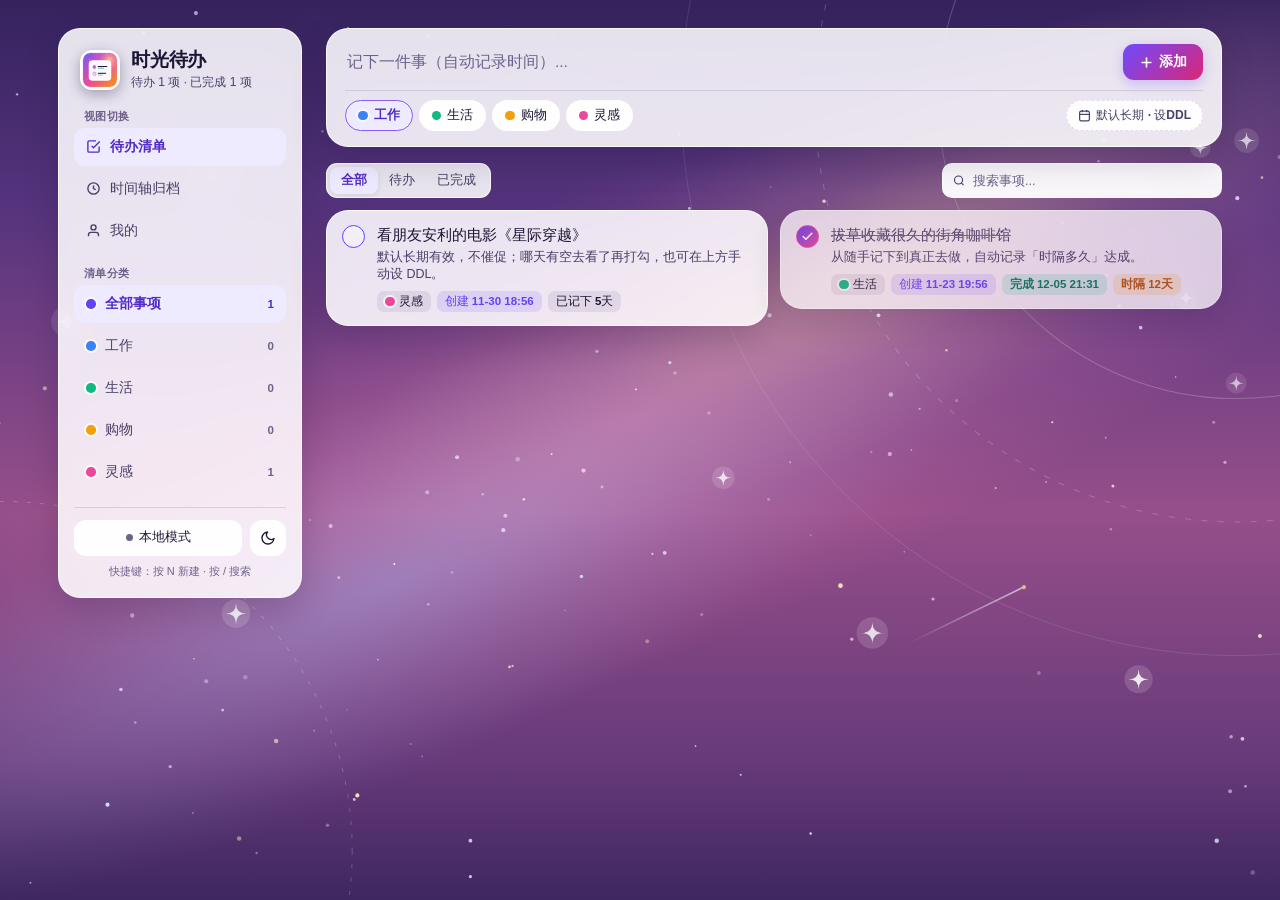
==== commit 39a97a84: "Update TimeTrace PWA: seamless galaxy background, persistent sync & panel order" ====
--- a/index.html
+++ b/index.html
@@ -3,9 +3,9 @@
 <head>
   <meta charset="UTF-8" />
   <meta name="viewport" content="width=device-width, initial-scale=1.0, maximum-scale=1.0, user-scalable=no, viewport-fit=cover" />
-  <meta name="theme-color" content="#3c2663" />
+  <meta name="theme-color" content="#2b1e54" />
   <meta name="apple-mobile-web-app-capable" content="yes" />
-  <meta name="apple-mobile-web-app-status-bar-style" content="default" />
+  <meta name="apple-mobile-web-app-status-bar-style" content="black-translucent" />
   <meta name="apple-mobile-web-app-title" content="时光待办" />
   <title>时光待办 · TimeTrace</title>
   <link rel="manifest" href="./manifest.json" />
@@ -14,8 +14,8 @@
   <style>
 :root {
   color-scheme: light;
-  --bg-fallback: #4d2f73;
-  --galaxy-bg: url("[data-uri]");
+  --bg-fallback: #2b1e54;
+  --galaxy-bg: url("[data-uri]");
   --glass-bg: rgba(255, 255, 255, 0.87);
   --glass-strong: rgba(255, 255, 255, 0.95);
   --glass-border: rgba(255, 255, 255, 0.82);
@@ -46,8 +46,8 @@
 
 [data-theme="dark"] {
   color-scheme: dark;
-  --bg-fallback: #141132;
-  --galaxy-bg: url("[data-uri]");
+  --bg-fallback: #0b091e;
+  --galaxy-bg: url("[data-uri]");
   --glass-bg: rgba(24, 20, 48, 0.84);
   --glass-strong: rgba(34, 28, 66, 0.93);
   --glass-border: rgba(216, 204, 255, 0.22);
@@ -91,7 +91,10 @@
 body::before {
   content: "";
   position: fixed;
-  inset: 0;
+  top: -64px;
+  bottom: -64px;
+  left: 0;
+  right: 0;
   z-index: -1;
   pointer-events: none;
   background-color: var(--bg-fallback);
@@ -608,12 +611,12 @@
   .task-list .empty-box { grid-column: 1 / -1; }
   .settings-stack {
     display: grid;
-    grid-template-columns: 1.25fr 1fr;
+    grid-template-columns: 1fr 1.25fr;
     gap: 16px;
     align-items: start;
   }
   .stats-overview-panel { grid-column: 1 / -1; }
-  .settings-right-col { display: flex; flex-direction: column; gap: 16px; }
+  .sync-panel-card { grid-column: 2; grid-row: 2 / span 2; }
 }
 
 </style>
@@ -704,7 +707,7 @@
     <main id="view-todo">
       <form id="composerForm" class="glass-card composer">
         <div class="composer-row">
-          <input id="newTaskInput" type="text" class="composer-input" placeholder="记下一件待办事项（自动记录当前时间）..." autocomplete="off" />
+          <input id="newTaskInput" type="text" class="composer-input" placeholder="记下一件事（自动记录时间）..." autocomplete="off" />
           <button type="submit" class="add-btn">
             <svg width="15" height="15" viewBox="0 0 24 24" fill="none" stroke="currentColor" stroke-width="2.6" stroke-linecap="round"><line x1="12" y1="5" x2="12" y2="19"/><line x1="5" y1="12" x2="19" y2="12"/></svg>
             添加
@@ -803,8 +806,19 @@
         </div>
 
         <div class="glass-card setting-panel">
+          <h2 class="panel-title">分类标签管理</h2>
+          <p class="panel-desc">点下方色点自由选色（点已有标签也可切换圆点颜色），多端自动同步</p>
+          <div id="manageCatsList" style="display:flex;flex-wrap:wrap;gap:7px;margin-bottom:11px"></div>
+          <div id="catColorSwatches" class="swatch-row"></div>
+          <div style="display:flex;gap:8px">
+            <input id="newCatInput" type="text" class="text-field" placeholder="输入新分类名称（如：影视、读书、健身）" style="flex:1" />
+            <button id="addCatBtn" type="button" class="btn-soft btn-primary" style="height:38px;flex-shrink:0">新增分类</button>
+          </div>
+        </div>
+
+        <div class="glass-card setting-panel sync-panel-card">
           <h2 class="panel-title">多端云同步</h2>
-          <p class="panel-desc" id="lastSyncText">尚未执行云同步</p>
+          <p class="panel-desc" id="lastSyncText">尚未绑定云同步（绑定一次即可永久自动同步）</p>
 
           <div class="field-group">
             <label class="field-label">同步引擎选择</label>
@@ -839,7 +853,7 @@
               <input id="serverTokenInput" type="password" class="text-field" placeholder="未设置可留空" />
             </div>
             <div class="btn-row">
-              <button type="button" onclick="window.TimeTraceApp.triggerSync(false)" class="btn-soft btn-primary">连接并立即同步</button>
+              <button id="serverSyncBtn" type="button" class="btn-soft btn-primary">保存并立即同步</button>
             </div>
           </div>
 
@@ -853,27 +867,14 @@
           </div>
         </div>
 
-        <div class="settings-right-col">
-          <div class="glass-card setting-panel">
-            <h2 class="panel-title">分类标签管理</h2>
-            <p class="panel-desc">点下方色点自由选色（点已有标签也可切换圆点颜色），多端自动同步</p>
-            <div id="manageCatsList" style="display:flex;flex-wrap:wrap;gap:7px;margin-bottom:11px"></div>
-            <div id="catColorSwatches" class="swatch-row"></div>
-            <div style="display:flex;gap:8px">
-              <input id="newCatInput" type="text" class="text-field" placeholder="输入新分类名称（如：读书、健身）" style="flex:1" />
-              <button id="addCatBtn" type="button" class="btn-soft btn-primary" style="height:38px;flex-shrink:0">新增分类</button>
-            </div>
-          </div>
-
-          <div class="glass-card setting-panel">
-            <h2 class="panel-title">本地数据备份与导出</h2>
-            <p class="panel-desc">支持完整 JSON 增量合并恢复，或导出 Excel 可读的 CSV 时间表</p>
-            <div class="btn-row">
-              <button id="exportJsonBtn" type="button" class="btn-soft">导出 JSON 备份</button>
-              <button id="exportCsvBtn" type="button" class="btn-soft">导出 CSV 表格</button>
-              <button id="importJsonBtn" type="button" class="btn-soft">导入 JSON 备份</button>
-              <input id="importFileInput" type="file" accept=".json,application/json" class="hidden" />
-            </div>
+        <div class="glass-card setting-panel">
+          <h2 class="panel-title">本地数据备份与导出</h2>
+          <p class="panel-desc">支持完整 JSON 增量合并恢复，或导出 Excel 可读的 CSV 时间表</p>
+          <div class="btn-row">
+            <button id="exportJsonBtn" type="button" class="btn-soft">导出 JSON 备份</button>
+            <button id="exportCsvBtn" type="button" class="btn-soft">导出 CSV 表格</button>
+            <button id="importJsonBtn" type="button" class="btn-soft">导入 JSON 备份</button>
+            <input id="importFileInput" type="file" accept=".json,application/json" class="hidden" />
           </div>
         </div>
       </div>
@@ -1285,7 +1286,7 @@
     const isDark = cfg.theme === 'dark';
     document.documentElement.setAttribute('data-theme', isDark ? 'dark' : 'light');
     const metaTheme = document.querySelector('meta[name="theme-color"]');
-    if (metaTheme) metaTheme.setAttribute('content', isDark ? '#141132' : '#3c2663');
+    if (metaTheme) metaTheme.setAttribute('content', isDark ? '#0b091e' : '#2b1e54');
     if (window.AndroidBridge && typeof window.AndroidBridge.setStatusBarDark === 'function') {
       window.AndroidBridge.setStatusBarDark(isDark);
     }
@@ -1631,7 +1632,13 @@
     $('gistIdInput').value = cfg.gistId || '';
     $('serverUrlInput').value = cfg.serverUrl || '';
     $('serverTokenInput').value = cfg.serverToken || '';
-    $('lastSyncText').textContent = cfg.lastSyncAt ? ('上次同步：' + S.formatFullTime(cfg.lastSyncAt)) : '尚未执行云同步';
+    const isBound = (cfg.mode === 'gitee' && cfg.giteeToken && cfg.gistId) || (cfg.mode === 'server' && cfg.serverUrl);
+    if (isBound && !$('pairCodeInput').value) {
+      try { $('pairCodeInput').value = Sync.encodePairCode(cfg); } catch (e) {}
+    }
+    $('lastSyncText').textContent = isBound
+      ? ('已永久绑定本机 · ' + (cfg.lastSyncAt ? ('上次同步：' + S.formatFullTime(cfg.lastSyncAt)) : '改动后自动静默同步'))
+      : '尚未绑定云同步（绑定一次即可永久自动同步）';
 
     const cats = activeCategories();
     $('manageCatsList').innerHTML = cats.map((c) => `
@@ -1656,7 +1663,6 @@
 
   async function triggerSync(silent) {
     if (isSyncing) return;
-    saveSyncInputsQuietly();
     const readyGitee = cfg.mode === 'gitee' && cfg.giteeToken && cfg.gistId;
     const readySrv = cfg.mode === 'server' && cfg.serverUrl;
     if (!readyGitee && !readySrv) {
@@ -1747,8 +1753,9 @@
 
   document.addEventListener('DOMContentLoaded', () => {
     applyTheme();
+    renderSettings();
     if ((cfg.mode === 'gitee' && cfg.giteeToken && cfg.gistId) || (cfg.mode === 'server' && cfg.serverUrl)) {
-      updateSyncBadge('ok', '云端就绪');
+      updateSyncBadge('ok', '已绑定');
       triggerSync(true);
     } else {
       updateSyncBadge('', '本地模式');
@@ -1992,7 +1999,16 @@
         showToast('创建成功！已自动生成同步库 ID');
       } catch (err) { showToast(err.message); }
     });
-    $('saveAndSyncBtn').addEventListener('click', () => triggerSync(false));
+    $('saveAndSyncBtn').addEventListener('click', () => {
+      saveSyncInputsQuietly();
+      triggerSync(false);
+    });
+    if ($('serverSyncBtn')) {
+      $('serverSyncBtn').addEventListener('click', () => {
+        saveSyncInputsQuietly();
+        triggerSync(false);
+      });
+    }
     $('copyPairBtn').addEventListener('click', async () => {
       saveSyncInputsQuietly();
       const code = Sync.encodePairCode(cfg);
@@ -2006,6 +2022,7 @@
         Object.assign(cfg, parsed);
         S.saveConfig(cfg);
         renderSettings();
+        showToast('配对码已永久保存，正在同步...');
         triggerSync(false);
       } catch (err) { showToast(err.message); }
     });
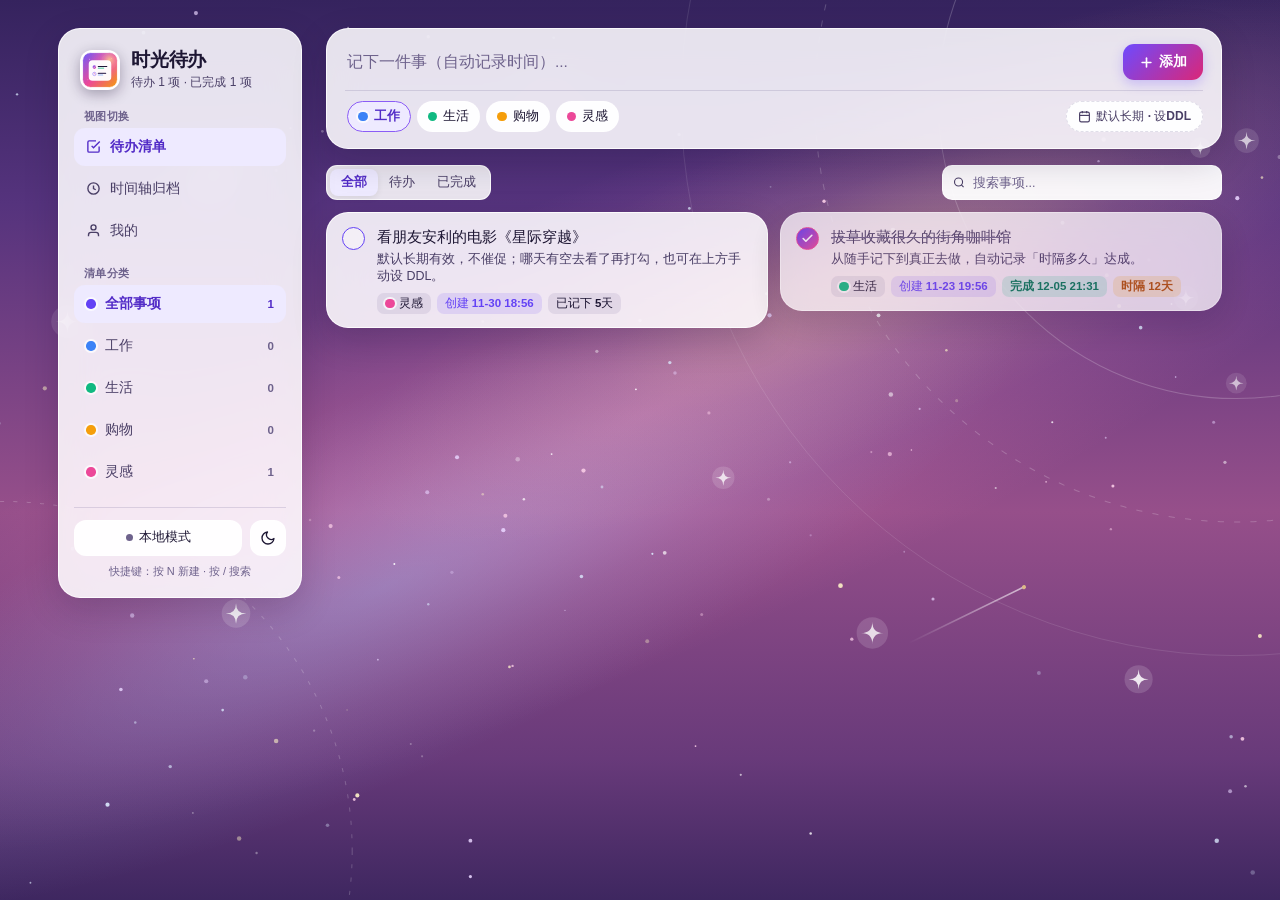
==== commit 26a04ff9: "Fix iOS 26 status bar progressive blur overlay & category chip spacing" ====
--- a/index.html
+++ b/index.html
@@ -5,7 +5,7 @@
   <meta name="viewport" content="width=device-width, initial-scale=1.0, maximum-scale=1.0, user-scalable=no, viewport-fit=cover" />
   <meta name="theme-color" content="#2b1e54" />
   <meta name="apple-mobile-web-app-capable" content="yes" />
-  <meta name="apple-mobile-web-app-status-bar-style" content="black-translucent" />
+  <meta name="apple-mobile-web-app-status-bar-style" content="default" />
   <meta name="apple-mobile-web-app-title" content="时光待办" />
   <title>时光待办 · TimeTrace</title>
   <link rel="manifest" href="./manifest.json" />
@@ -189,7 +189,8 @@
   display: flex; align-items: center; justify-content: space-between;
   gap: 8px; flex-wrap: wrap; border-top: 1px solid var(--divider); padding-top: 9px;
 }
-.cat-pick-list { display: flex; align-items: center; gap: 6px; overflow-x: auto; scrollbar-width: none; }
+.cat-pick-list { display: flex; align-items: center; gap: 6px; overflow-x: auto; scrollbar-width: none; padding: 1px 2px; max-width: 100%; }
+.cat-pick-list .chip { padding: 0 10px; }
 .cat-pick-list::-webkit-scrollbar { display: none; }
 
 .ddl-picker-wrap { display: inline-flex; align-items: center; gap: 4px; flex-shrink: 0; }
@@ -515,6 +516,45 @@
   display: flex; align-items: center; justify-content: space-between; margin-bottom: 14px;
 }
 .modal-title { font-size: 16px; font-weight: 650; margin: 0; }
+.detail-time-box {
+  font-size: 12.5px; color: var(--primary); background: var(--primary-soft);
+  padding: 9px 12px; border-radius: 11px; margin-bottom: 13px;
+  display: flex; flex-direction: column; gap: 4px; line-height: 1.45;
+  font-variant-numeric: tabular-nums;
+}
+.detail-line { display: flex; align-items: baseline; gap: 8px; }
+.detail-k { font-weight: 650; opacity: 0.85; flex-shrink: 0; }
+.detail-v { font-weight: 550; word-break: break-word; }
+
+.modal-form-rows {
+  display: flex; flex-direction: column; gap: 10px;
+  margin-top: 2px; padding-top: 12px; border-top: 1px solid var(--divider);
+}
+.modal-form-row {
+  display: flex; align-items: center; gap: 10px;
+}
+.modal-row-lbl {
+  width: 62px; flex-shrink: 0;
+  font-size: 13px; font-weight: 600; color: var(--text-sub);
+}
+.modal-row-ctrl {
+  flex: 1; min-width: 0; display: flex; align-items: center; gap: 6px;
+}
+.picker-wrap { position: relative; flex: 1; min-width: 0; }
+.picker-wrap.is-empty input { color: transparent; }
+.picker-wrap.is-empty input::-webkit-datetime-edit { color: transparent; }
+.picker-placeholder {
+  display: none; position: absolute; left: 12px; right: 30px; top: 50%;
+  transform: translateY(-50%); font-size: 13px; color: var(--text-muted);
+  pointer-events: none; white-space: nowrap; overflow: hidden; text-overflow: ellipsis;
+}
+.picker-wrap.is-empty .picker-placeholder { display: block; }
+.row-mini-btn {
+  height: 38px; padding: 0 10px; border-radius: 10px;
+  border: 1px solid var(--divider); background: var(--primary-soft);
+  color: var(--primary); font-size: 12px; font-weight: 600;
+  cursor: pointer; white-space: nowrap; flex-shrink: 0;
+}
 .close-fixed-btn {
   width: 32px; height: 32px; min-width: 32px; min-height: 32px;
   border-radius: 10px; border: 1px solid var(--divider); background: var(--glass-bg);
@@ -907,7 +947,7 @@
           <svg width="16" height="16" viewBox="0 0 24 24" fill="none" stroke="currentColor" stroke-width="2.2"><line x1="18" y1="6" x2="6" y2="18"/><line x1="6" y1="6" x2="18" y2="18"/></svg>
         </button>
       </div>
-      <div id="detailFullTime" style="font-size:12px;color:var(--primary);background:var(--primary-soft);padding:8px 10px;border-radius:9px;margin-bottom:12px;line-height:1.45"></div>
+      <div id="detailFullTime" class="detail-time-box"></div>
       <div class="field-group">
         <label class="field-label">事项名称</label>
         <input id="editTitle" type="text" class="text-field" />
@@ -916,27 +956,38 @@
         <label class="field-label">备注说明</label>
         <textarea id="editNote" class="text-field" placeholder="补充细节、链接或心得..."></textarea>
       </div>
-      <div style="display:grid;grid-template-columns:1fr 1fr;gap:10px">
-        <div class="field-group">
-          <label class="field-label">所属分类</label>
-          <select id="editCat" class="text-field"></select>
+      <div class="modal-form-rows">
+        <div class="modal-form-row">
+          <label class="modal-row-lbl" for="editCat">所属分类</label>
+          <div class="modal-row-ctrl">
+            <select id="editCat" class="text-field"></select>
+          </div>
         </div>
-        <div class="field-group">
-          <label class="field-label" style="display:flex;justify-content:space-between;align-items:center">
-            <span>截止日期 DDL</span>
-            <button id="clearEditDueBtn" type="button" style="border:none;background:none;color:var(--primary);font-size:11.5px;cursor:pointer;padding:0;font-weight:600">设为长期</button>
-          </label>
-          <input id="editDueDate" type="date" class="text-field" />
+        <div class="modal-form-row">
+          <label class="modal-row-lbl" for="editDueDate">截止日期</label>
+          <div class="modal-row-ctrl">
+            <div id="dueFieldWrap" class="picker-wrap">
+              <input id="editDueDate" type="date" class="text-field" />
+              <span class="picker-placeholder">长期有效（点击设 DDL）</span>
+            </div>
+            <button id="clearEditDueBtn" type="button" class="row-mini-btn hidden">设为长期</button>
+          </div>
         </div>
-      </div>
-      <div style="display:grid;grid-template-columns:1fr 1fr;gap:10px">
-        <div class="field-group">
-          <label class="field-label">创建时间（可微调补录）</label>
-          <input id="editCreatedAt" type="datetime-local" class="text-field" />
+        <div class="modal-form-row">
+          <label class="modal-row-lbl" for="editCreatedAt">创建时间</label>
+          <div class="modal-row-ctrl">
+            <input id="editCreatedAt" type="datetime-local" class="text-field" />
+          </div>
         </div>
-        <div class="field-group">
-          <label class="field-label">完成时间（留空为未完成）</label>
-          <input id="editCompletedAt" type="datetime-local" class="text-field" />
+        <div class="modal-form-row">
+          <label class="modal-row-lbl" for="editCompletedAt">完成时间</label>
+          <div class="modal-row-ctrl">
+            <div id="doneFieldWrap" class="picker-wrap">
+              <input id="editCompletedAt" type="datetime-local" class="text-field" />
+              <span class="picker-placeholder">未完成（点击可补录）</span>
+            </div>
+            <button id="clearEditDoneBtn" type="button" class="row-mini-btn hidden">设为未完</button>
+          </div>
         </div>
       </div>
       <div class="btn-row" style="justify-content:space-between;margin-top:14px">
@@ -1712,6 +1763,15 @@
     renderAll();
   }
 
+  function syncModalPickerState() {
+    const hasDue = !!$('editDueDate').value;
+    const hasDone = !!$('editCompletedAt').value;
+    $('dueFieldWrap').classList.toggle('is-empty', !hasDue);
+    $('clearEditDueBtn').classList.toggle('hidden', !hasDue);
+    $('doneFieldWrap').classList.toggle('is-empty', !hasDone);
+    $('clearEditDoneBtn').classList.toggle('hidden', !hasDone);
+  }
+
   function openTaskModal(taskId) {
     const t = activeTasks().find((x) => x.id === taskId);
     if (!t) return;
@@ -1724,9 +1784,14 @@
     $('editDueDate').value = t.dueDate || '';
     $('editCreatedAt').value = S.toDatetimeLocal(t.createdAt);
     $('editCompletedAt').value = t.completedAt ? S.toDatetimeLocal(t.completedAt) : '';
-    $('detailFullTime').textContent = '创建精确记录：' + S.formatFullTime(t.createdAt) +
-      ' ｜ 期限：' + (t.dueDate ? ('DDL ' + t.dueDate) : '长期有效') +
-      (t.completedAt ? (' ｜ 完成：' + S.formatFullTime(t.completedAt) + '（时隔 ' + S.formatDuration(t.createdAt, t.completedAt) + '）') : '');
+    syncModalPickerState();
+
+    let lines = `<div class="detail-line"><span class="detail-k">创建记录</span><span class="detail-v">${esc(S.formatFullTime(t.createdAt))}</span></div>`;
+    lines += `<div class="detail-line"><span class="detail-k">截止期限</span><span class="detail-v">${t.dueDate ? ('DDL ' + esc(t.dueDate)) : '长期有效'}</span></div>`;
+    if (t.completedAt) {
+      lines += `<div class="detail-line"><span class="detail-k">完成记录</span><span class="detail-v">${esc(S.formatFullTime(t.completedAt))}（时隔 ${esc(S.formatDuration(t.createdAt, t.completedAt))}）</span></div>`;
+    }
+    $('detailFullTime').innerHTML = lines;
     $('taskModal').classList.add('open');
   }
 
@@ -1940,7 +2005,20 @@
     // 弹窗保存与删除
     $('closeModalBtn').addEventListener('click', closeTaskModal);
     $('taskModal').addEventListener('click', (e) => { if (e.target === $('taskModal')) closeTaskModal(); });
-    $('clearEditDueBtn').addEventListener('click', () => { $('editDueDate').value = ''; });
+    $('editDueDate').addEventListener('change', syncModalPickerState);
+    $('editCompletedAt').addEventListener('change', syncModalPickerState);
+    $('dueFieldWrap').addEventListener('click', () => {
+      if (typeof $('editDueDate').showPicker === 'function') {
+        try { $('editDueDate').showPicker(); } catch (e) {}
+      }
+    });
+    $('doneFieldWrap').addEventListener('click', () => {
+      if (typeof $('editCompletedAt').showPicker === 'function') {
+        try { $('editCompletedAt').showPicker(); } catch (e) {}
+      }
+    });
+    $('clearEditDueBtn').addEventListener('click', () => { $('editDueDate').value = ''; syncModalPickerState(); });
+    $('clearEditDoneBtn').addEventListener('click', () => { $('editCompletedAt').value = ''; syncModalPickerState(); });
     $('saveTaskBtn').addEventListener('click', () => {
       const t = store.tasks.find((x) => x.id === editingTaskId);
       if (!t) return;
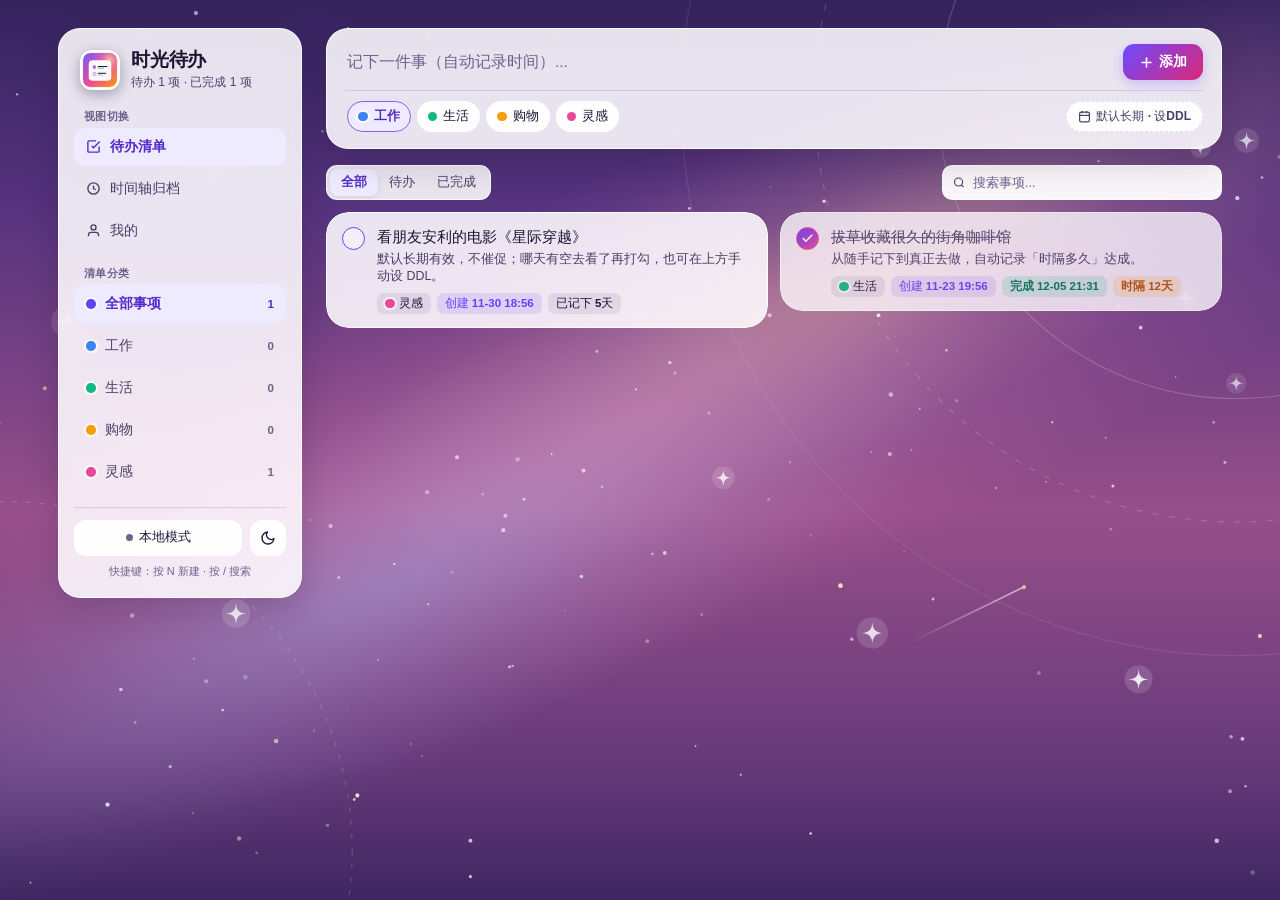
==== commit dda12d3e: "Add two-stage left/right swipe gestures for quick delete & complete" ====
--- a/index.html
+++ b/index.html
@@ -280,14 +280,52 @@
 }
 .search-box input::placeholder { color: var(--text-muted); }
 
-/* 待办事项列表 */
+/* 待办事项列表与双向滑动手势容器 */
 .task-list { display: flex; flex-direction: column; gap: 10px; }
+.task-swipe-wrap {
+  position: relative;
+  border-radius: var(--radius-xl);
+  overflow: hidden;
+  user-select: none; -webkit-user-select: none;
+  touch-action: pan-y;
+}
+.swipe-bg {
+  position: absolute; inset: 0;
+  border-radius: var(--radius-xl);
+  display: flex; align-items: center; justify-content: space-between;
+  padding: 0 18px; pointer-events: none; opacity: 0;
+  transition: opacity 0.12s ease, background 0.15s ease;
+  font-size: 13px; font-weight: 700; color: #ffffff;
+}
+.swipe-bg.show-right {
+  opacity: 1;
+  background: linear-gradient(90deg, rgba(16, 185, 129, 0.85), rgba(5, 150, 105, 0.55));
+}
+.swipe-bg.show-right.armed {
+  background: linear-gradient(90deg, #059669, #10b981);
+}
+.swipe-bg.show-left {
+  opacity: 1;
+  background: linear-gradient(270deg, rgba(225, 29, 72, 0.86), rgba(190, 18, 60, 0.55));
+}
+.swipe-bg.show-left.armed {
+  background: linear-gradient(270deg, #dc2626, #e11d48);
+}
+.swipe-hint {
+  display: inline-flex; align-items: center; gap: 6px;
+  transition: transform 0.15s ease;
+}
+.swipe-bg.armed .swipe-hint { transform: scale(1.08); }
+
 .task-item {
+  position: relative; z-index: 1;
   padding: 13px 15px; display: flex; align-items: flex-start; gap: 12px;
-  transition: transform 0.15s ease, opacity 0.2s ease; cursor: pointer;
-}
+  transition: transform 0.2s cubic-bezier(0.22, 1, 0.36, 1), opacity 0.2s ease;
+  cursor: pointer; will-change: transform;
+}
+.task-item.dragging { transition: none !important; }
 .task-item:hover { transform: translateY(-1px); }
-.task-item.done { opacity: 0.84; }
+.task-item.done { opacity: 0.88; }
 
 .check-btn {
   width: 23px; height: 23px; border-radius: 50%; margin-top: 1px; flex-shrink: 0;
@@ -479,6 +517,26 @@
   color: #fff; border: none;
 }
 .btn-danger { background: var(--danger-soft); color: var(--danger); border-color: transparent; }
+
+.links-list { display: flex; flex-direction: column; gap: 8px; }
+.link-row {
+  display: flex; align-items: center; justify-content: space-between; gap: 10px;
+  padding: 10px 12px; border-radius: 12px;
+  background: var(--glass-strong); border: 1px solid var(--divider);
+}
+.link-info { min-width: 0; flex: 1; }
+.link-name { font-size: 13px; font-weight: 600; color: var(--text-main); }
+.link-url {
+  font-size: 11.5px; color: var(--text-muted); margin-top: 2px;
+  white-space: nowrap; overflow: hidden; text-overflow: ellipsis;
+  font-family: ui-monospace, SFMono-Regular, Menlo, monospace;
+}
+.link-actions { display: inline-flex; align-items: center; gap: 6px; flex-shrink: 0; }
+.link-mini-btn {
+  height: 29px; padding: 0 10px; border-radius: 8px;
+  border: 1px solid var(--divider); background: var(--glass-bg);
+  color: var(--primary); font-size: 12px; font-weight: 600; cursor: pointer;
+}
 
 /* 底部紧凑悬浮导航栏 */
 .bottom-dock {
@@ -655,7 +713,7 @@
     gap: 16px;
     align-items: start;
   }
-  .stats-overview-panel { grid-column: 1 / -1; }
+  .stats-overview-panel, .links-memo-panel { grid-column: 1 / -1; }
   .sync-panel-card { grid-column: 2; grid-row: 2 / span 2; }
 }
 
@@ -916,6 +974,12 @@
             <button id="importJsonBtn" type="button" class="btn-soft">导入 JSON 备份</button>
             <input id="importFileInput" type="file" accept=".json,application/json" class="hidden" />
           </div>
+        </div>
+
+        <div class="glass-card setting-panel links-memo-panel">
+          <h2 class="panel-title">相关网址备忘录</h2>
+          <p class="panel-desc">换新设备、查云端源数据或管理令牌时可直接复制或打开</p>
+          <div id="quickLinksList" class="links-list"></div>
         </div>
       </div>
     </section>
@@ -1486,24 +1550,36 @@
       const dur = done ? S.formatDuration(t.createdAt, t.completedAt) : '';
       const waitDays = (!done && t.createdAt) ? Math.floor((nowMs - t.createdAt) / 86400000) : 0;
       const ddlBadge = formatDdlBadge(t, todayKey);
-      return `<div class="glass-card task-item ${done ? 'done' : ''}" data-task-id="${esc(t.id)}">
-        <button type="button" class="check-btn" data-toggle-id="${esc(t.id)}" aria-label="切换完成状态">
-          <svg width="13" height="13" viewBox="0 0 24 24" fill="none" stroke="currentColor" stroke-width="3" stroke-linecap="round" stroke-linejoin="round">
-            <polyline points="20 6 9 17 4 12"></polyline>
-          </svg>
-        </button>
-        <div class="task-body">
-          <div class="task-top">
-            <div class="task-title">${esc(t.title)}</div>
-          </div>
-          ${t.note ? `<div class="task-note">${esc(t.note)}</div>` : ''}
-          <div class="time-meta-row">
-            <span class="meta-badge badge-cat"><span class="cat-dot" style="background:${esc(cat.color)}"></span>${esc(cat.name)}</span>
-            ${ddlBadge}
-            <span class="meta-badge badge-created">创建 ${esc(S.formatShortTime(t.createdAt))}</span>
-            ${(!done && !t.dueDate && waitDays >= 1) ? `<span class="meta-badge badge-cat">已记下 ${waitDays}天</span>` : ''}
-            ${done ? `<span class="meta-badge badge-completed">完成 ${esc(S.formatShortTime(t.completedAt))}</span>` : ''}
-            ${dur ? `<span class="meta-badge badge-duration">时隔 ${esc(dur)}</span>` : ''}
+      return `<div class="task-swipe-wrap" data-swipe-id="${esc(t.id)}">
+        <div class="swipe-bg">
+          <span class="swipe-hint swipe-hint-left">
+            <svg width="16" height="16" viewBox="0 0 24 24" fill="none" stroke="currentColor" stroke-width="2.6" stroke-linecap="round" stroke-linejoin="round"><polyline points="20 6 9 17 4 12"></polyline></svg>
+            <em class="swipe-left-txt" style="font-style:normal">${done ? '恢复待办' : '完成'}</em>
+          </span>
+          <span class="swipe-hint swipe-hint-right">
+            <em class="swipe-right-txt" style="font-style:normal">删除</em>
+            <svg width="15" height="15" viewBox="0 0 24 24" fill="none" stroke="currentColor" stroke-width="2.4" stroke-linecap="round" stroke-linejoin="round"><polyline points="3 6 5 6 21 6"></polyline><path d="M19 6l-1 14a2 2 0 0 1-2 2H8a2 2 0 0 1-2-2L5 6"></path></svg>
+          </span>
+        </div>
+        <div class="glass-card task-item ${done ? 'done' : ''}" data-task-id="${esc(t.id)}">
+          <button type="button" class="check-btn" data-toggle-id="${esc(t.id)}" aria-label="切换完成状态">
+            <svg width="13" height="13" viewBox="0 0 24 24" fill="none" stroke="currentColor" stroke-width="3" stroke-linecap="round" stroke-linejoin="round">
+              <polyline points="20 6 9 17 4 12"></polyline>
+            </svg>
+          </button>
+          <div class="task-body">
+            <div class="task-top">
+              <div class="task-title">${esc(t.title)}</div>
+            </div>
+            ${t.note ? `<div class="task-note">${esc(t.note)}</div>` : ''}
+            <div class="time-meta-row">
+              <span class="meta-badge badge-cat"><span class="cat-dot" style="background:${esc(cat.color)}"></span>${esc(cat.name)}</span>
+              ${ddlBadge}
+              <span class="meta-badge badge-created">创建 ${esc(S.formatShortTime(t.createdAt))}</span>
+              ${(!done && !t.dueDate && waitDays >= 1) ? `<span class="meta-badge badge-cat">已记下 ${waitDays}天</span>` : ''}
+              ${done ? `<span class="meta-badge badge-completed">完成 ${esc(S.formatShortTime(t.completedAt))}</span>` : ''}
+              ${dur ? `<span class="meta-badge badge-duration">时隔 ${esc(dur)}</span>` : ''}
+            </div>
           </div>
         </div>
       </div>`;
@@ -1690,6 +1766,32 @@
     $('lastSyncText').textContent = isBound
       ? ('已永久绑定本机 · ' + (cfg.lastSyncAt ? ('上次同步：' + S.formatFullTime(cfg.lastSyncAt)) : '改动后自动静默同步'))
       : '尚未绑定云同步（绑定一次即可永久自动同步）';
+    if ($('createVaultBtn')) {
+      $('createVaultBtn').textContent = cfg.gistId ? '已创建同步库（无需再点）' : '首台设备：一键创建同步库';
+    }
+
+    const linksEl = $('quickLinksList');
+    if (linksEl) {
+      const p = 'https:/';
+      const memoLinks = [
+        { name: '时光待办网页版（新设备打开 / 添加到主屏幕）', url: [p, 'bibubibu1106.github.io', 'timetrace', ''].join('/') },
+        { name: 'GitHub 界面代码仓库', url: [p, 'github.com', 'Bibubibu1106', 'timetrace'].join('/') },
+        { name: '码云 Gitee 私人令牌管理页', url: [p, 'gitee.com', 'profile', 'personal_access_tokens'].join('/') },
+        { name: '码云 Gitee 我的云端代码片段', url: [p, 'gitee.com', 'dashboard', 'codes'].join('/') }
+      ];
+      linksEl.innerHTML = memoLinks.map((lk) => `
+        <div class="link-row">
+          <div class="link-info">
+            <div class="link-name">${esc(lk.name)}</div>
+            <div class="link-url">${esc(lk.url)}</div>
+          </div>
+          <div class="link-actions">
+            <button type="button" class="link-mini-btn" data-copy-url="${esc(lk.url)}">复制</button>
+            <button type="button" class="link-mini-btn" data-open-url="${esc(lk.url)}">打开</button>
+          </div>
+        </div>
+      `).join('');
+    }
 
     const cats = activeCategories();
     $('manageCatsList').innerHTML = cats.map((c) => `
@@ -1868,6 +1970,141 @@
       scheduleAutoSync();
     });
 
+    let swipeBlockedClickUntil = 0;
+
+    function toggleTaskCompleteById(id) {
+      const t = store.tasks.find((x) => x.id === id);
+      if (!t) return;
+      const now = Date.now();
+      t.completedAt = t.completedAt ? null : now;
+      t.updatedAt = now;
+      S.saveStore(store);
+      renderAll();
+      showToast(t.completedAt ? ('已完成 · 时隔 ' + S.formatDuration(t.createdAt, t.completedAt)) : '已恢复为待办');
+      scheduleAutoSync();
+    }
+
+    function quickDeleteTaskById(id) {
+      const t = store.tasks.find((x) => x.id === id);
+      if (!t) return;
+      t.deletedAt = Date.now();
+      t.updatedAt = Date.now();
+      S.saveStore(store);
+      renderAll();
+      showToast('已快捷删除「' + (t.title || '').slice(0, 10) + '」');
+      scheduleAutoSync();
+    }
+
+    // 事项卡片双向渐进滑动手势：左拉一点提示删除、继续左拉快捷删除；右拉一点提示完成、继续右拉快捷完成
+    (function setupTaskSwipeGesture() {
+      const TRIGGER_PX = 104;
+      const MAX_PULL_PX = 165;
+      let wrap = null, card = null, bg = null, leftTxt = null, rightTxt = null, taskId = '';
+      let isDoneTask = false;
+      let startX = 0, startY = 0, curDx = 0, lockedAxis = '';
+
+      function onStart(clientX, clientY, target) {
+        if (target.closest('.check-btn')) return;
+        const w = target.closest('.task-swipe-wrap');
+        if (!w) return;
+        wrap = w;
+        taskId = w.dataset.swipeId || '';
+        card = w.querySelector('.task-item');
+        bg = w.querySelector('.swipe-bg');
+        leftTxt = w.querySelector('.swipe-left-txt');
+        rightTxt = w.querySelector('.swipe-right-txt');
+        const tObj = store.tasks.find((x) => x.id === taskId);
+        isDoneTask = !!(tObj && tObj.completedAt);
+        startX = clientX;
+        startY = clientY;
+        curDx = 0;
+        lockedAxis = '';
+      }
+
+      function onMove(clientX, clientY, ev) {
+        if (!wrap || !card) return;
+        const dx = clientX - startX;
+        const dy = clientY - startY;
+        if (!lockedAxis) {
+          if (Math.abs(dx) < 8 && Math.abs(dy) < 8) return;
+          lockedAxis = Math.abs(dx) > Math.abs(dy) * 1.15 ? 'x' : 'y';
+          if (lockedAxis === 'x') card.classList.add('dragging');
+        }
+        if (lockedAxis !== 'x') return;
+        if (ev && ev.cancelable) ev.preventDefault();
+
+        const sign = dx >= 0 ? 1 : -1;
+        const abs = Math.abs(dx);
+        const damped = abs <= TRIGGER_PX ? abs : (TRIGGER_PX + (abs - TRIGGER_PX) * 0.42);
+        curDx = sign * Math.min(MAX_PULL_PX, damped);
+        card.style.transform = `translateX(${curDx.toFixed(1)}px)`;
+
+        const armed = Math.abs(dx) >= TRIGGER_PX;
+        if (dx > 6) {
+          bg.className = 'swipe-bg show-right' + (armed ? ' armed' : '');
+          if (leftTxt) leftTxt.textContent = armed ? (isDoneTask ? '松手恢复待办' : '松手完成') : (isDoneTask ? '继续右拉恢复' : '继续右拉完成');
+        } else if (dx < -6) {
+          bg.className = 'swipe-bg show-left' + (armed ? ' armed' : '');
+          if (rightTxt) rightTxt.textContent = armed ? '松手删除' : '继续左拉删除';
+        } else {
+          bg.className = 'swipe-bg';
+        }
+      }
+
+      function onEnd(clientX) {
+        if (!wrap || !card) return;
+        const totalDx = (typeof clientX === 'number') ? (clientX - startX) : curDx;
+        const wasHorizontal = lockedAxis === 'x';
+        const targetCard = card;
+        const targetBg = bg;
+        const targetId = taskId;
+        wrap = null; card = null; bg = null; leftTxt = null; rightTxt = null; taskId = ''; lockedAxis = '';
+
+        targetCard.classList.remove('dragging');
+        if (!wasHorizontal) return;
+        swipeBlockedClickUntil = Date.now() + 320;
+
+        if (totalDx >= TRIGGER_PX) {
+          targetCard.style.transform = 'translateX(120%)';
+          setTimeout(() => toggleTaskCompleteById(targetId), 140);
+        } else if (totalDx <= -TRIGGER_PX) {
+          targetCard.style.transform = 'translateX(-120%)';
+          targetCard.style.opacity = '0';
+          setTimeout(() => quickDeleteTaskById(targetId), 150);
+        } else {
+          targetCard.style.transform = '';
+          setTimeout(() => { if (targetBg) targetBg.className = 'swipe-bg'; }, 180);
+        }
+      }
+
+      const listEl = $('taskList');
+      listEl.addEventListener('touchstart', (e) => {
+        if (e.touches.length === 1) onStart(e.touches[0].clientX, e.touches[0].clientY, e.target);
+      }, { passive: true });
+      listEl.addEventListener('touchmove', (e) => {
+        if (e.touches.length === 1) onMove(e.touches[0].clientX, e.touches[0].clientY, e);
+      }, { passive: false });
+      listEl.addEventListener('touchend', (e) => {
+        onEnd(e.changedTouches && e.changedTouches[0] ? e.changedTouches[0].clientX : undefined);
+      });
+      listEl.addEventListener('touchcancel', () => onEnd(0));
+
+      let mouseDown = false;
+      listEl.addEventListener('mousedown', (e) => {
+        if (e.button !== 0) return;
+        mouseDown = true;
+        onStart(e.clientX, e.clientY, e.target);
+      });
+      window.addEventListener('mousemove', (e) => {
+        if (mouseDown) onMove(e.clientX, e.clientY, e);
+      });
+      window.addEventListener('mouseup', (e) => {
+        if (!mouseDown) return;
+        mouseDown = false;
+        onEnd(e.clientX);
+      });
+    })();
+
     // 全局事件委托
     document.body.addEventListener('click', async (e) => {
       const pickBtn = e.target.closest('[data-pick-cat]');
@@ -1892,22 +2129,16 @@
       const toggleBtn = e.target.closest('[data-toggle-id]');
       if (toggleBtn) {
         e.stopPropagation();
-        const id = toggleBtn.dataset.toggleId;
-        const t = store.tasks.find((x) => x.id === id);
-        if (t) {
-          const now = Date.now();
-          t.completedAt = t.completedAt ? null : now;
-          t.updatedAt = now;
-          S.saveStore(store);
-          renderAll();
-          showToast(t.completedAt ? ('已完成 · 时隔 ' + S.formatDuration(t.createdAt, t.completedAt)) : '已恢复为待办');
-          scheduleAutoSync();
-        }
+        toggleTaskCompleteById(toggleBtn.dataset.toggleId);
         return;
       }
 
       const card = e.target.closest('[data-task-id]');
-      if (card) { openTaskModal(card.dataset.taskId); return; }
+      if (card) {
+        if (Date.now() < swipeBlockedClickUntil) return;
+        openTaskModal(card.dataset.taskId);
+        return;
+      }
 
       const calBtn = e.target.closest('[data-cal-date]');
       if (calBtn) {
@@ -1928,6 +2159,25 @@
         const cid = delCatBtn.dataset.delCat;
         const c = store.categories.find((x) => x.id === cid);
         if (c) { c.deletedAt = Date.now(); c.updatedAt = Date.now(); S.saveStore(store); renderAll(); scheduleAutoSync(); }
+        return;
+      }
+
+      const copyUrlBtn = e.target.closest('[data-copy-url]');
+      if (copyUrlBtn) {
+        const u = copyUrlBtn.dataset.copyUrl;
+        try { await navigator.clipboard.writeText(u); showToast('网址已复制'); }
+        catch (err) { showToast(u); }
+        return;
+      }
+
+      const openUrlBtn = e.target.closest('[data-open-url]');
+      if (openUrlBtn) {
+        const u = openUrlBtn.dataset.openUrl;
+        if (window.AndroidBridge && typeof window.AndroidBridge.openExternalUrl === 'function') {
+          window.AndroidBridge.openExternalUrl(u);
+        } else {
+          window.open(u, '_blank', 'noopener,noreferrer');
+        }
         return;
       }
 
@@ -2066,12 +2316,21 @@
     $('syncModeSelect').addEventListener('change', () => { saveSyncInputsQuietly(); renderSettings(); });
     $('createVaultBtn').addEventListener('click', async () => {
       try {
+        const existingGist = ($('gistIdInput').value || cfg.gistId || '').trim();
+        if (existingGist) {
+          const ok = window.confirm(
+            '当前已绑定云端同步库 ID（' + existingGist.slice(0, 8) + '...），无需重复创建！\n\n' +
+            '如果继续新建，会产生另一个全新的同步库，其他设备需要重新粘贴新配对码才能互通。\n确定仍要新建吗？'
+          );
+          if (!ok) return;
+        }
         saveSyncInputsQuietly();
         showToast('正在创建私有同步库...');
         const gistId = await Sync.createGiteeVault(cfg.giteeToken, store);
         cfg.gistId = gistId;
         cfg.lastSyncAt = Date.now();
         S.saveConfig(cfg);
+        $('pairCodeInput').value = Sync.encodePairCode(cfg);
         renderSettings();
         updateSyncBadge('ok', '已同步');
         showToast('创建成功！已自动生成同步库 ID');
